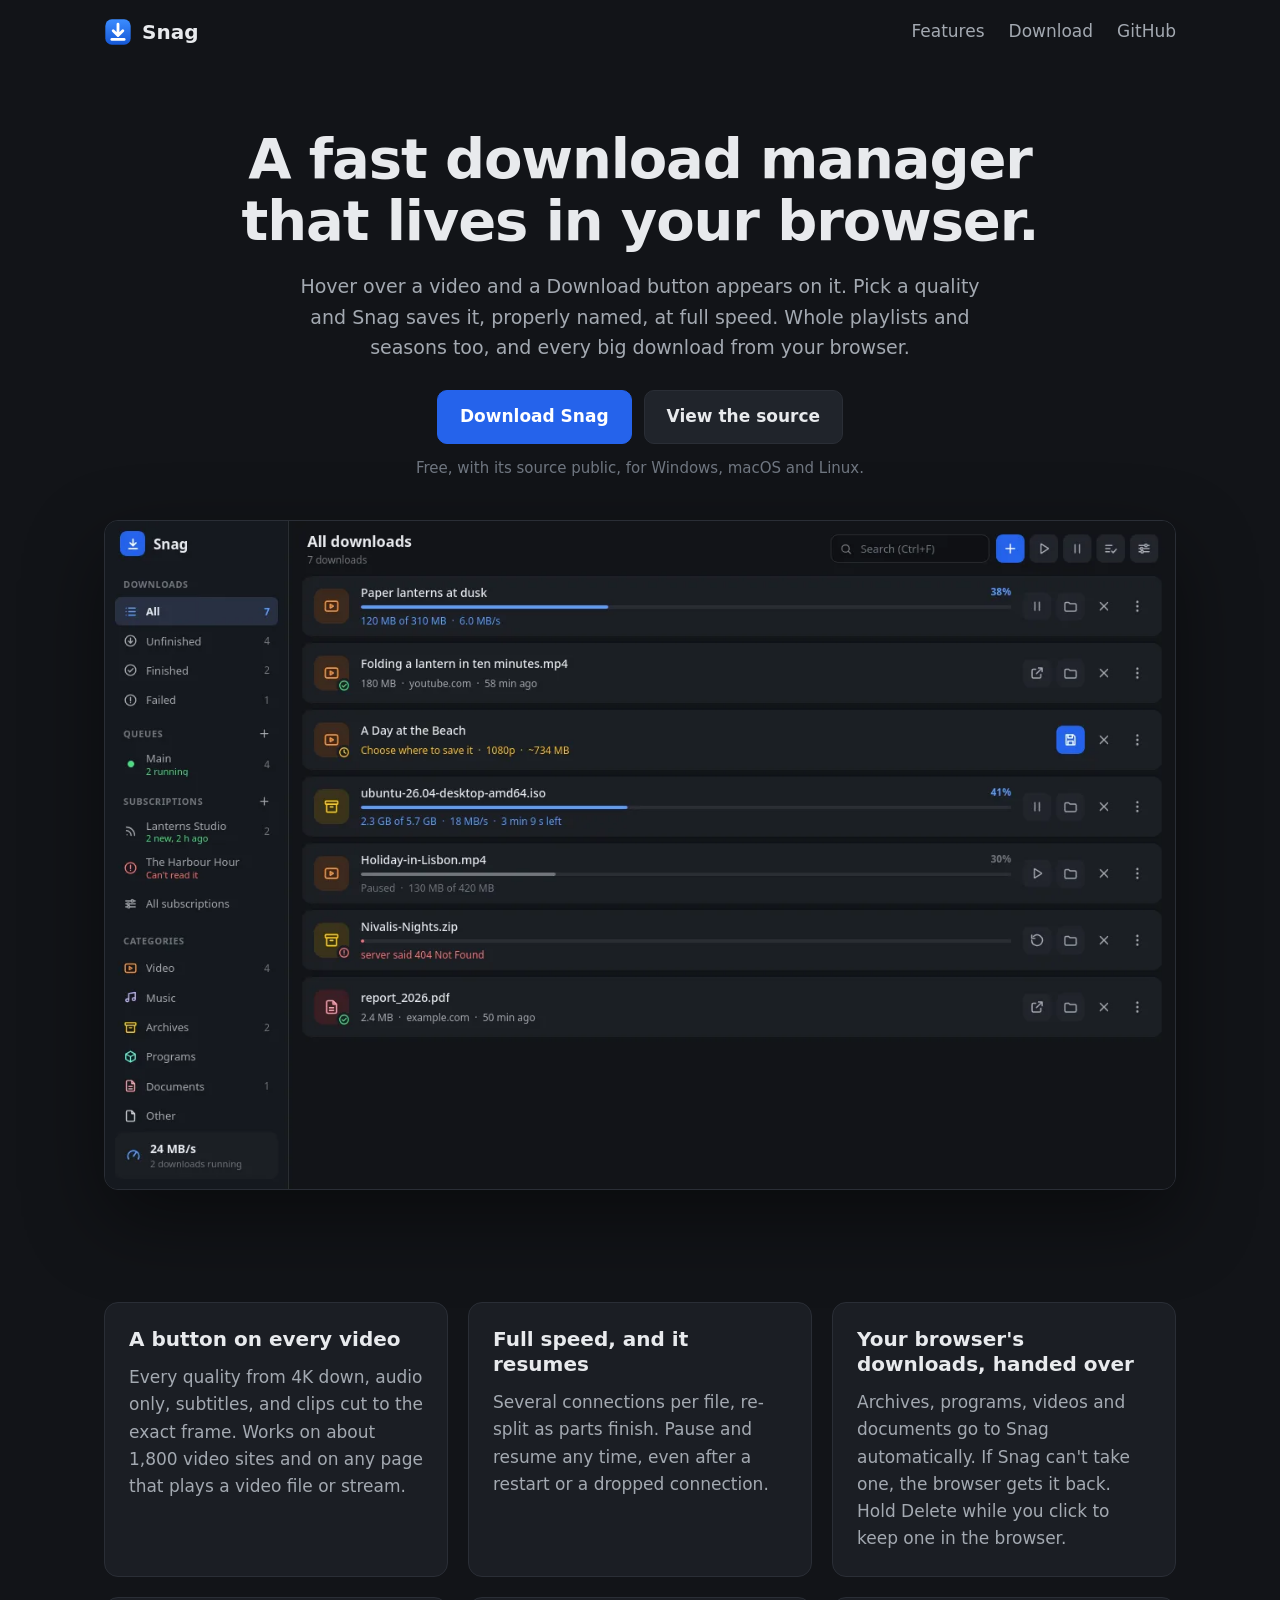
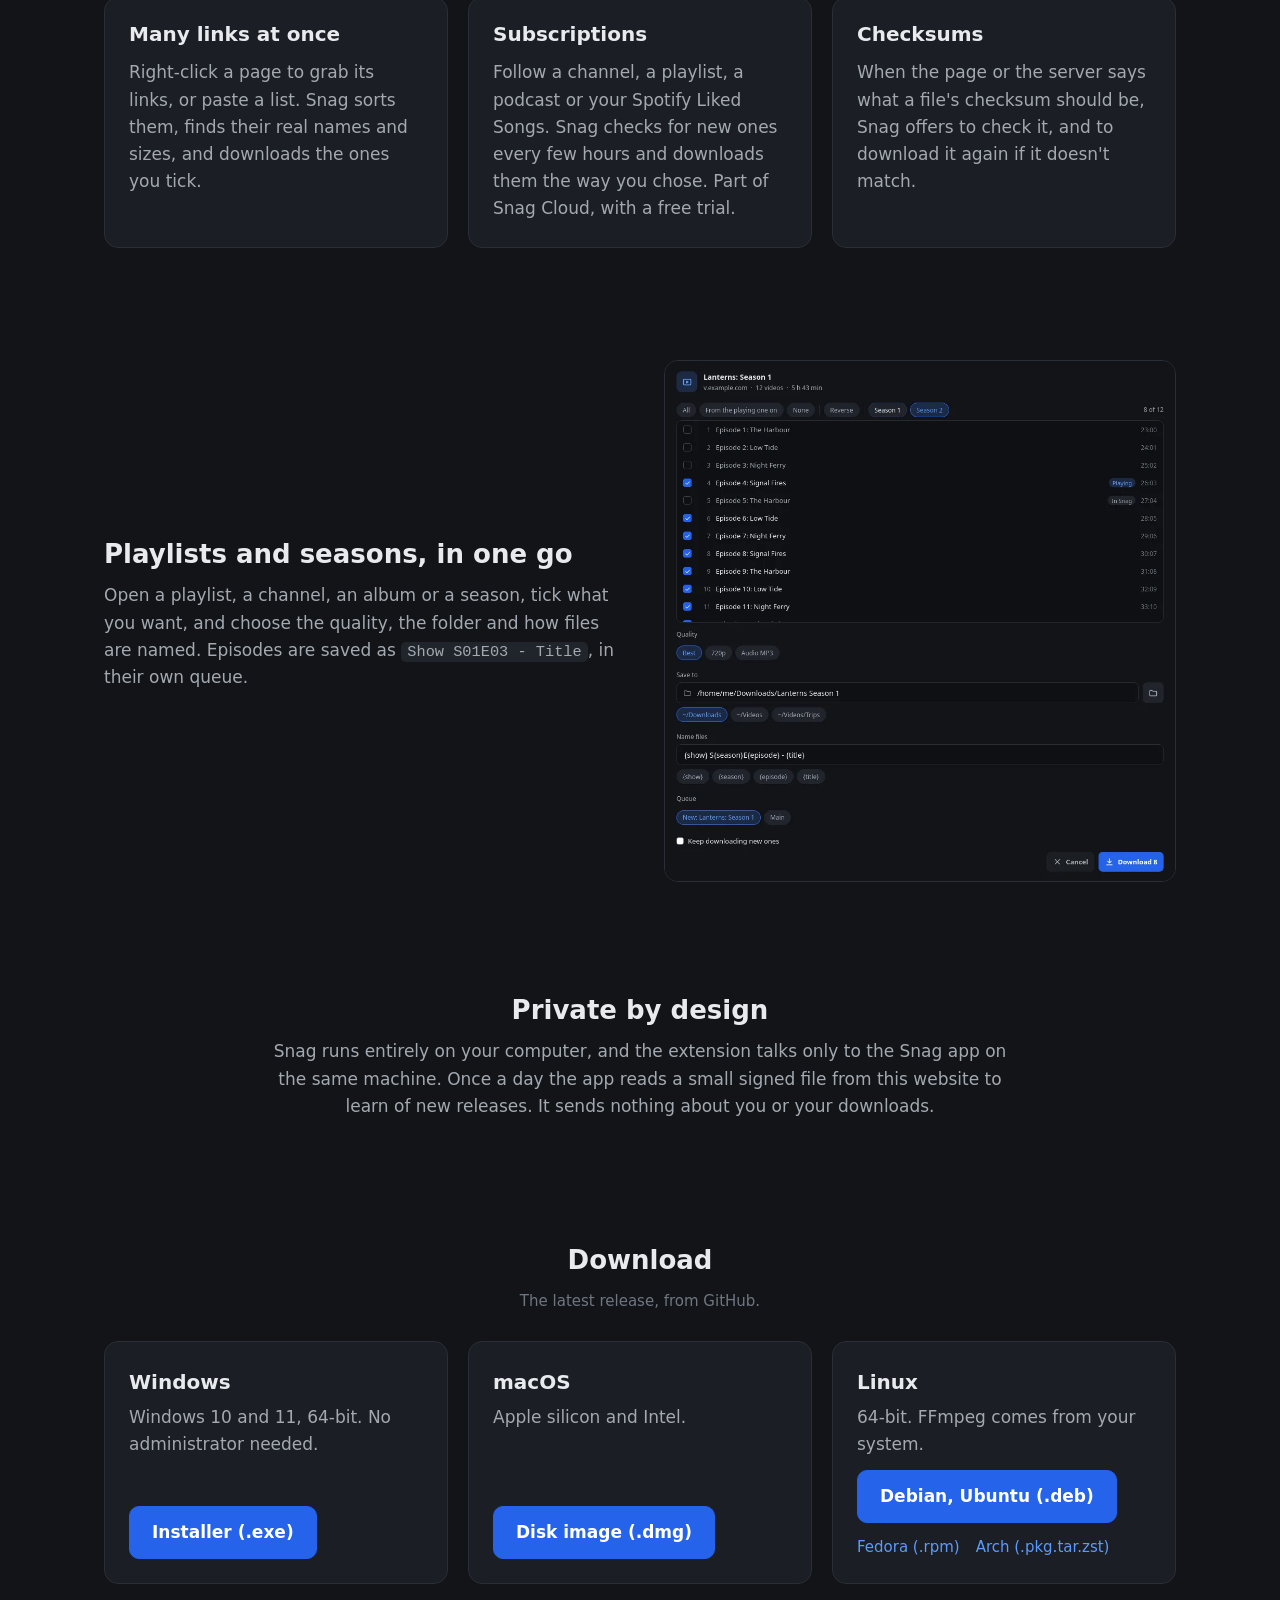
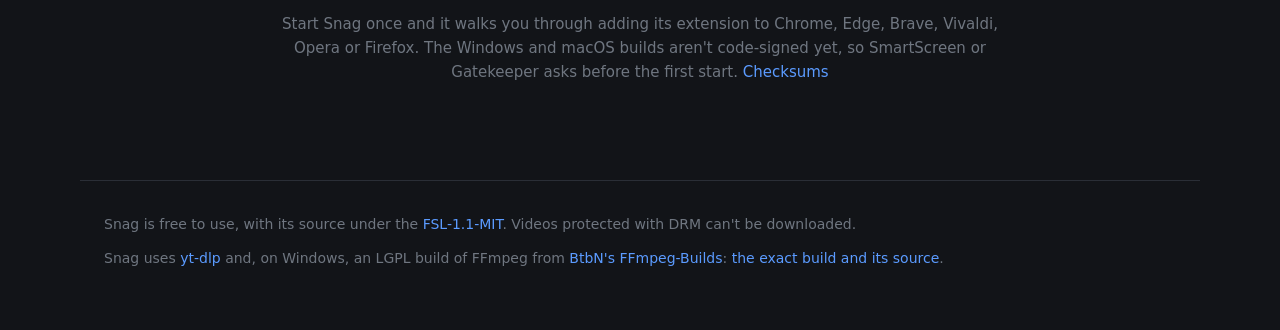
==== public/index.html @ 0f8707cd "Subscriptions are part of Snag Cloud" ====
<!doctype html>
<html lang="en">
  <head>
    <meta charset="utf-8" />
    <meta name="viewport" content="width=device-width, initial-scale=1" />
    <title>Snag: a fast download manager that lives in your browser</title>
    <meta
      name="description"
      content="Snag adds a Download button to videos, downloads whole playlists and seasons, and takes over big downloads from your browser. Free, with its source public, for Windows, macOS and Linux."
    />
    <meta name="theme-color" content="#121418" />
    <meta property="og:title" content="Snag" />
    <meta property="og:description" content="A fast download manager that lives in your browser." />
    <meta property="og:image" content="https://snagdl.com/img/app.webp" />
    <meta property="og:url" content="https://snagdl.com/" />
    <link rel="icon" href="/img/icon.svg" type="image/svg+xml" />
    <link rel="apple-touch-icon" href="/img/icon.png" />
    <link rel="stylesheet" href="/style.css" />
    <script src="/download.js" defer></script>
  </head>
  <body>
    <header class="top">
      <a class="brand" href="/"><img src="/img/icon.svg" alt="" width="28" height="28" />Snag</a>
      <nav>
        <a href="#features">Features</a>
        <a href="#download">Download</a>
        <a href="https://github.com/Roham1299/snag">GitHub</a>
      </nav>
    </header>

    <main>
      <section class="hero">
        <h1>A fast download manager that lives in your browser.</h1>
        <p class="lead">
          Hover over a video and a Download button appears on it. Pick a quality and Snag saves it,
          properly named, at full speed. Whole playlists and seasons too, and every big download
          from your browser.
        </p>
        <div class="cta">
          <a class="button primary" id="get" href="#download">Download Snag</a>
          <a class="button" href="https://github.com/Roham1299/snag">View the source</a>
        </div>
        <p class="small" id="get-note">Free, with its source public, for Windows, macOS and Linux.</p>
        <img
          class="shot"
          src="/img/app.webp"
          width="1280"
          height="800"
          alt="Snag's window: downloads grouped by what each needs, with their progress, queues and subscriptions"
        />
      </section>

      <section id="features" class="features">
        <article>
          <h2>A button on every video</h2>
          <p>
            Every quality from 4K down, audio only, subtitles, and clips cut to the exact frame.
            Works on about 1,800 video sites and on any page that plays a video file or stream.
          </p>
        </article>
        <article>
          <h2>Full speed, and it resumes</h2>
          <p>
            Several connections per file, re-split as parts finish. Pause and resume any time,
            even after a restart or a dropped connection.
          </p>
        </article>
        <article>
          <h2>Your browser's downloads, handed over</h2>
          <p>
            Archives, programs, videos and documents go to Snag automatically. If Snag can't take
            one, the browser gets it back. Hold Delete while you click to keep one in the browser.
          </p>
        </article>
        <article>
          <h2>Many links at once</h2>
          <p>
            Right-click a page to grab its links, or paste a list. Snag sorts them, finds their real
            names and sizes, and downloads the ones you tick.
          </p>
        </article>
        <article>
          <h2>Subscriptions</h2>
          <p>
            Follow a channel, a playlist, a podcast or your Spotify Liked Songs. Snag checks for new
            ones every few hours and downloads them the way you chose. Part of Snag Cloud, with a
            free trial.
          </p>
        </article>
        <article>
          <h2>Checksums</h2>
          <p>
            When the page or the server says what a file's checksum should be, Snag offers to check
            it, and to download it again if it doesn't match.
          </p>
        </article>
      </section>

      <section class="split">
        <div>
          <h2>Playlists and seasons, in one go</h2>
          <p>
            Open a playlist, a channel, an album or a season, tick what you want, and choose the
            quality, the folder and how files are named. Episodes are saved as
            <code>Show S01E03 - Title</code>, in their own queue.
          </p>
        </div>
        <img
          src="/img/playlist.webp"
          width="922"
          height="838"
          loading="lazy"
          alt="Picking from a season: episodes ticked, with the quality, folder, file names and queue beside them"
        />
      </section>

      <section class="private">
        <h2>Private by design</h2>
        <p>
          Snag runs entirely on your computer, and the extension talks only to the Snag app on the
          same machine. Once a day the app reads a small signed file from this website to learn of
          new releases. It sends nothing about you or your downloads.
        </p>
      </section>

      <section id="download" class="download">
        <h2>Download</h2>
        <p class="small" id="version">The latest release, from GitHub.</p>
        <div class="platforms">
          <div class="platform">
            <h3>Windows</h3>
            <p>Windows 10 and 11, 64-bit. No administrator needed.</p>
            <a class="button primary" data-asset="windows" href="https://github.com/Roham1299/snag/releases/latest">Installer (.exe)</a>
          </div>
          <div class="platform">
            <h3>macOS</h3>
            <p>Apple silicon and Intel.</p>
            <a class="button primary" data-asset="macos" href="https://github.com/Roham1299/snag/releases/latest">Disk image (.dmg)</a>
          </div>
          <div class="platform">
            <h3>Linux</h3>
            <p>64-bit. FFmpeg comes from your system.</p>
            <a class="button primary" data-asset="deb" href="https://github.com/Roham1299/snag/releases/latest">Debian, Ubuntu (.deb)</a>
            <div class="more">
              <a data-asset="rpm" href="https://github.com/Roham1299/snag/releases/latest">Fedora (.rpm)</a>
              <a data-asset="arch" href="https://github.com/Roham1299/snag/releases/latest">Arch (.pkg.tar.zst)</a>
            </div>
          </div>
        </div>
        <p class="firefox" id="firefox" hidden>
          Using Firefox? Install Snag, then
          <a class="button" href="/firefox">Add the Firefox add-on</a>
        </p>
        <p class="small">
          Start Snag once and it walks you through adding its extension to Chrome, Edge, Brave,
          Vivaldi, Opera or Firefox. The Windows and macOS builds aren't code-signed yet, so
          SmartScreen or Gatekeeper asks before the first start.
          <a id="sums" href="https://github.com/Roham1299/snag/releases/latest">Checksums</a>
        </p>
      </section>
    </main>

    <footer>
      <p>
        Snag is free to use, with its source under the
        <a href="https://github.com/Roham1299/snag/blob/main/LICENSE">FSL-1.1-MIT</a>. Videos protected
        with DRM can't be downloaded.
      </p>
      <p>
        Snag uses <a href="https://github.com/yt-dlp/yt-dlp">yt-dlp</a> and, on Windows, an LGPL
        build of FFmpeg from
        <a href="https://github.com/BtbN/FFmpeg-Builds">BtbN's FFmpeg-Builds</a>:
        <a href="https://github.com/Roham1299/snag/releases/tag/ffmpeg-n9.0.2-35-g9a9b70bb8c">the exact build and its source</a>.
      </p>
    </footer>
  </body>
</html>
---- style.css ----
:root {
  --background: #121418;
  --surface: #1b1e24;
  --raised: #20242b;
  --raised-hover: #2a2f37;
  --border: #2a2e36;
  --text: #e8eaed;
  --text-dim: #a3a9b1;
  --text-faint: #6f7680;
  --accent: #5b9bff;
  --accent-strong: #2563eb;
  --accent-hover: #3473f0;
  --radius: 10px;
  color-scheme: dark;
}

* {
  box-sizing: border-box;
}

html {
  scroll-behavior: smooth;
}

body {
  margin: 0;
  background: var(--background);
  color: var(--text);
  font:
    17px / 1.6 "Inter Variable",
    Inter,
    system-ui,
    -apple-system,
    "Segoe UI",
    sans-serif;
  -webkit-font-smoothing: antialiased;
}

a {
  color: var(--accent);
  text-decoration: none;
}

a:hover {
  text-decoration: underline;
}

code {
  padding: 1px 6px;
  border-radius: 5px;
  background: var(--raised);
  font-size: 0.9em;
}

img {
  max-width: 100%;
  height: auto;
}

.top {
  position: sticky;
  top: 0;
  z-index: 1;
  display: flex;
  align-items: center;
  justify-content: space-between;
  max-width: 1120px;
  margin: 0 auto;
  padding: 16px 24px;
  background: var(--background);
}

.brand {
  display: flex;
  align-items: center;
  gap: 10px;
  color: var(--text);
  font-size: 20px;
  font-weight: 700;
}

.brand:hover {
  text-decoration: none;
}

nav {
  display: flex;
  gap: 24px;
}

nav a {
  color: var(--text-dim);
}

main {
  max-width: 1120px;
  margin: 0 auto;
  padding: 0 24px;
}

section {
  padding: 56px 0;
}

h1 {
  max-width: 820px;
  margin: 0 auto 20px;
  font-size: clamp(34px, 5.5vw, 56px);
  line-height: 1.1;
  letter-spacing: -0.02em;
}

h2 {
  margin: 0 0 12px;
  font-size: 26px;
  line-height: 1.25;
}

h3 {
  margin: 0 0 6px;
  font-size: 20px;
}

p {
  margin: 0 0 12px;
  color: var(--text-dim);
}

.hero {
  padding-top: 64px;
  text-align: center;
}

.lead {
  max-width: 680px;
  margin: 0 auto 28px;
  font-size: 19px;
}

.cta {
  display: flex;
  flex-wrap: wrap;
  justify-content: center;
  gap: 12px;
  margin-bottom: 12px;
}

.button {
  display: inline-block;
  padding: 12px 22px;
  border: 1px solid var(--border);
  border-radius: var(--radius);
  background: var(--raised);
  color: var(--text);
  font-weight: 600;
  transition: background-color 0.15s;
}

.button:hover {
  background: var(--raised-hover);
  text-decoration: none;
}

.button.primary {
  border-color: var(--accent-strong);
  background: var(--accent-strong);
  color: white;
}

.button.primary:hover {
  background: var(--accent-hover);
}

.small {
  color: var(--text-faint);
  font-size: 15px;
}

.shot {
  display: block;
  margin: 40px auto 0;
  border: 1px solid var(--border);
  border-radius: 14px;
  box-shadow: 0 30px 80px rgb(0 0 0 / 45%);
}

.features {
  display: grid;
  grid-template-columns: repeat(auto-fit, minmax(300px, 1fr));
  gap: 20px;
}

.features article {
  padding: 24px;
  border: 1px solid var(--border);
  border-radius: 14px;
  background: var(--surface);
}

.features h2 {
  font-size: 20px;
}

.features p {
  margin: 0;
}

.split {
  display: grid;
  grid-template-columns: 1fr 1fr;
  align-items: center;
  gap: 48px;
}

.split img {
  border: 1px solid var(--border);
  border-radius: 14px;
}

.split.reverse > div {
  order: 2;
}

.split .phone {
  justify-self: center;
  width: 300px;
  border-radius: 28px;
}

.private {
  max-width: 760px;
  margin: 0 auto;
  text-align: center;
}

.download {
  text-align: center;
}

.platforms {
  display: grid;
  grid-template-columns: repeat(auto-fit, minmax(260px, 1fr));
  gap: 20px;
  margin: 28px 0;
  text-align: left;
}

.platform {
  display: flex;
  flex-direction: column;
  align-items: flex-start;
  padding: 24px;
  border: 1px solid var(--border);
  border-radius: 14px;
  background: var(--surface);
}

.platform p {
  flex: 1;
}

.platform .more {
  display: flex;
  gap: 16px;
  margin-top: 12px;
  font-size: 15px;
}

.download > .small {
  max-width: 720px;
  margin: 0 auto;
}

footer {
  max-width: 1120px;
  margin: 40px auto 0;
  padding: 32px 24px 48px;
  border-top: 1px solid var(--border);
}

footer p {
  color: var(--text-faint);
  font-size: 14px;
}

@media (max-width: 760px) {
  nav a:not(:last-child) {
    display: none;
  }

  .split {
    grid-template-columns: 1fr;
    gap: 24px;
  }

  .split.reverse > div {
    order: 0;
  }
}
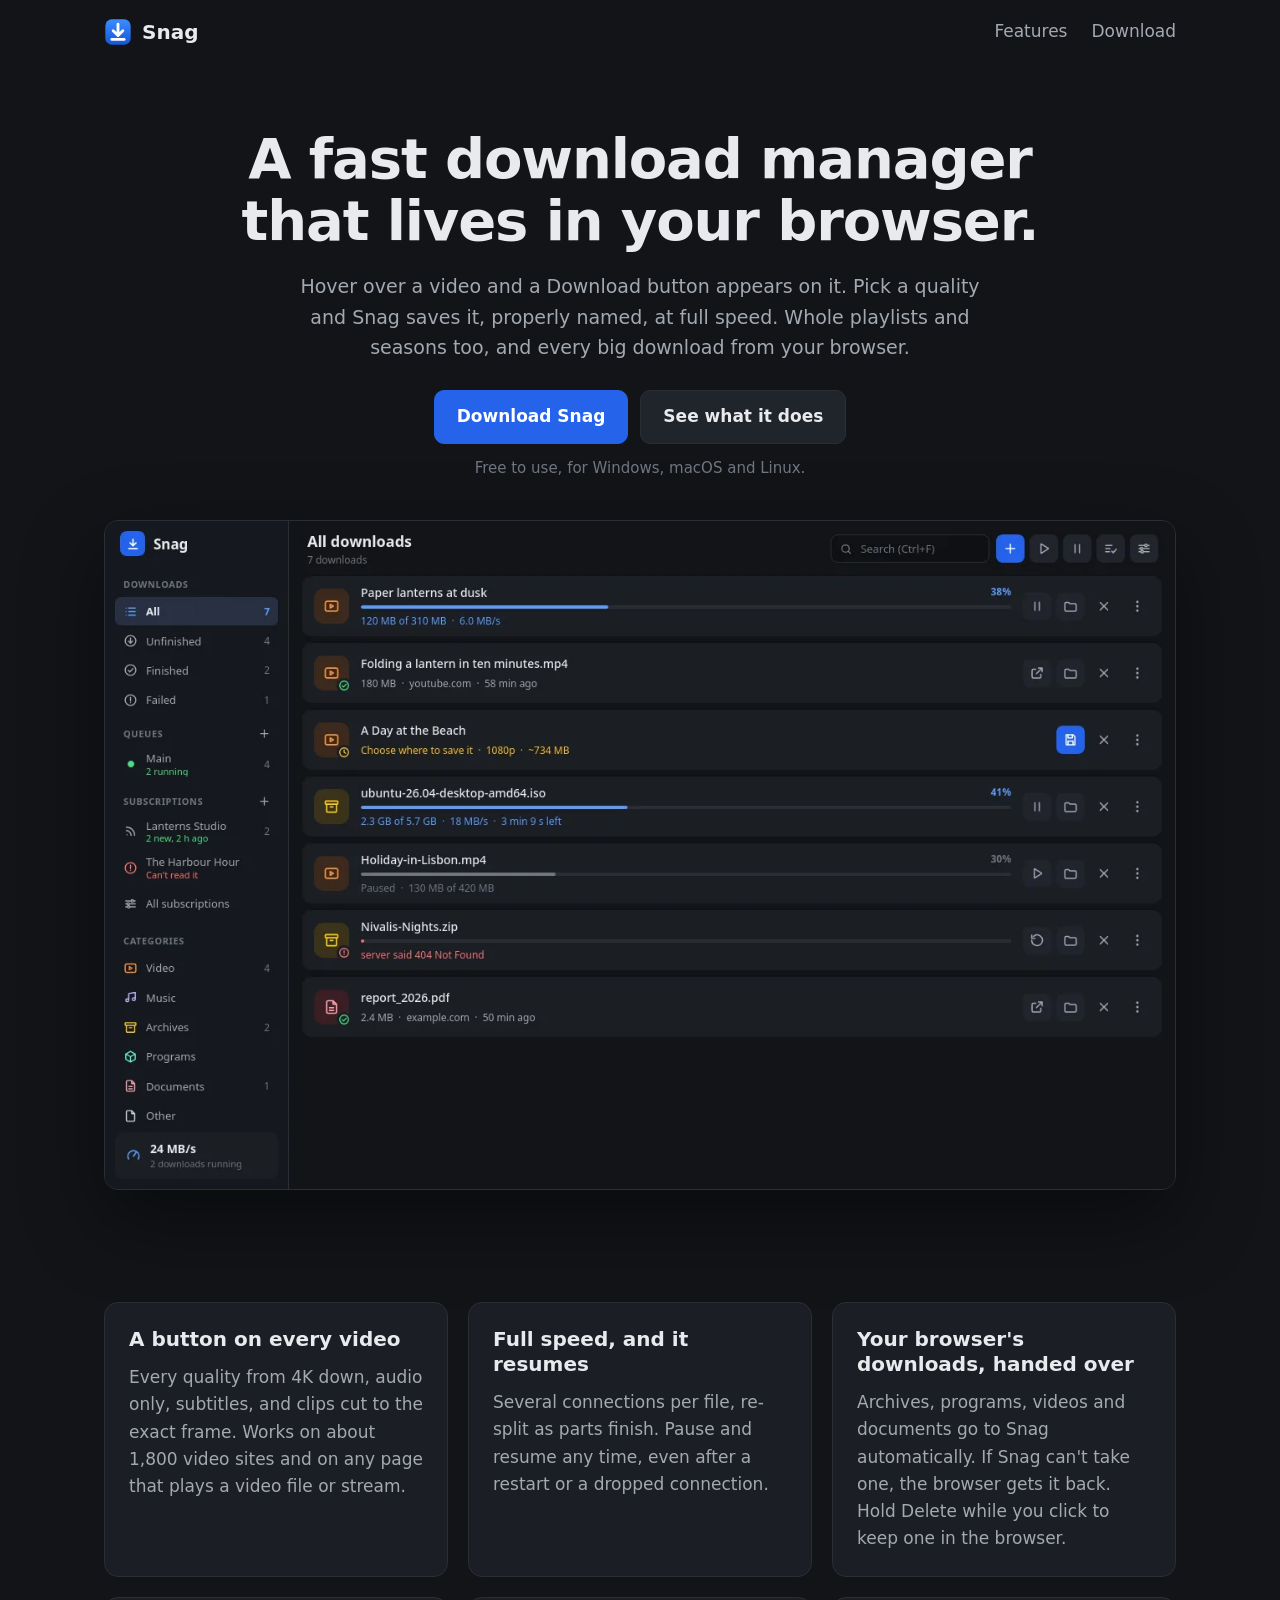
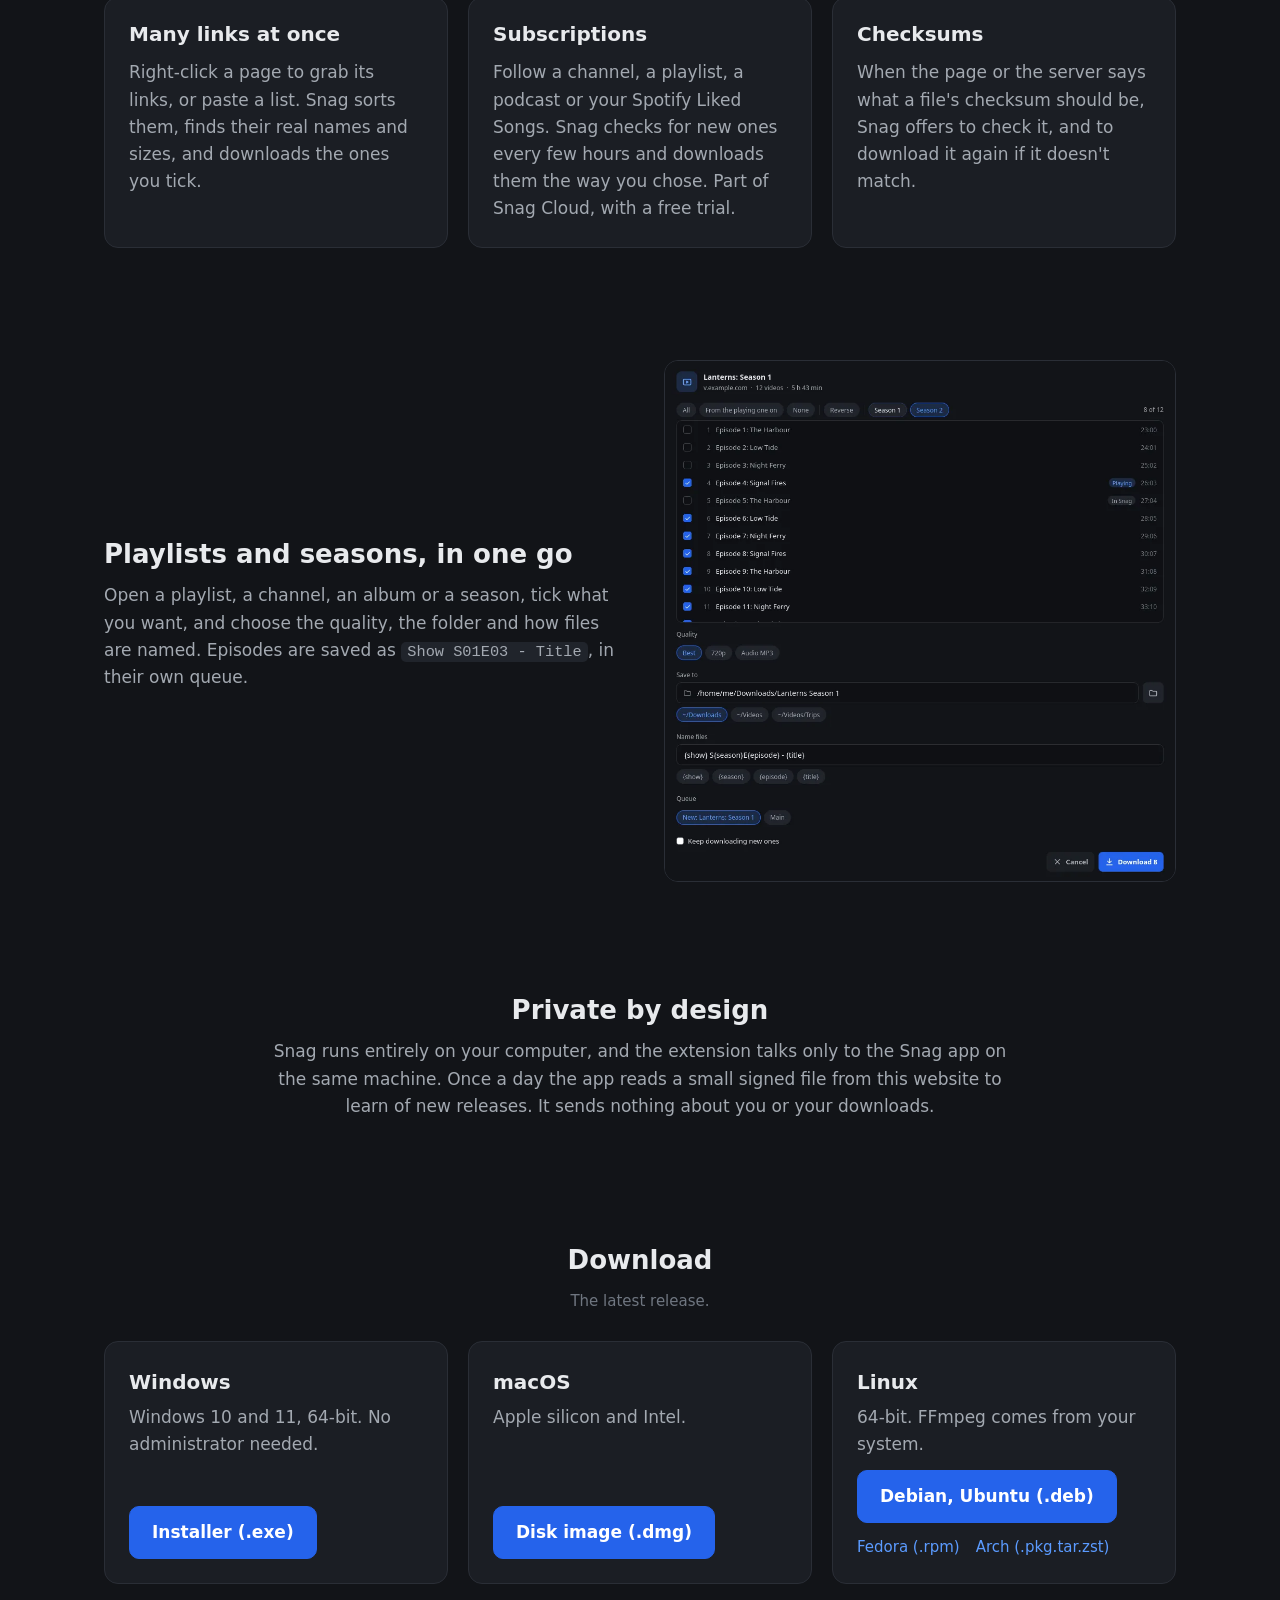
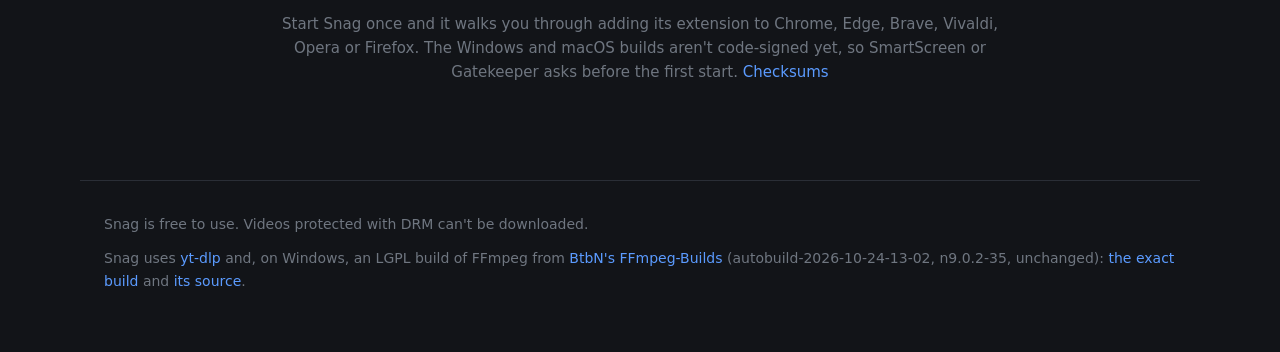
==== commit c52c3956: "Downloads come from the updates bucket, and the page no longer points at the repository" ====
--- a/public/index.html
+++ b/public/index.html
@@ -6,7 +6,7 @@
     <title>Snag: a fast download manager that lives in your browser</title>
     <meta
       name="description"
-      content="Snag adds a Download button to videos, downloads whole playlists and seasons, and takes over big downloads from your browser. Free, with its source public, for Windows, macOS and Linux."
+      content="Snag adds a Download button to videos, downloads whole playlists and seasons, and takes over big downloads from your browser. Free to use, for Windows, macOS and Linux."
     />
     <meta name="theme-color" content="#121418" />
     <meta property="og:title" content="Snag" />
@@ -24,7 +24,6 @@
       <nav>
         <a href="#features">Features</a>
         <a href="#download">Download</a>
-        <a href="https://github.com/Roham1299/snag">GitHub</a>
       </nav>
     </header>
 
@@ -38,9 +37,9 @@
         </p>
         <div class="cta">
           <a class="button primary" id="get" href="#download">Download Snag</a>
-          <a class="button" href="https://github.com/Roham1299/snag">View the source</a>
+          <a class="button" href="#features">See what it does</a>
         </div>
-        <p class="small" id="get-note">Free, with its source public, for Windows, macOS and Linux.</p>
+        <p class="small" id="get-note">Free to use, for Windows, macOS and Linux.</p>
         <img
           class="shot"
           src="/img/app.webp"
@@ -125,25 +124,25 @@
 
       <section id="download" class="download">
         <h2>Download</h2>
-        <p class="small" id="version">The latest release, from GitHub.</p>
+        <p class="small" id="version">The latest release.</p>
         <div class="platforms">
           <div class="platform">
             <h3>Windows</h3>
             <p>Windows 10 and 11, 64-bit. No administrator needed.</p>
-            <a class="button primary" data-asset="windows" href="https://github.com/Roham1299/snag/releases/latest">Installer (.exe)</a>
+            <a class="button primary" data-asset="windows" href="/download/windows">Installer (.exe)</a>
           </div>
           <div class="platform">
             <h3>macOS</h3>
             <p>Apple silicon and Intel.</p>
-            <a class="button primary" data-asset="macos" href="https://github.com/Roham1299/snag/releases/latest">Disk image (.dmg)</a>
+            <a class="button primary" data-asset="macos" href="/download/macos">Disk image (.dmg)</a>
           </div>
           <div class="platform">
             <h3>Linux</h3>
             <p>64-bit. FFmpeg comes from your system.</p>
-            <a class="button primary" data-asset="deb" href="https://github.com/Roham1299/snag/releases/latest">Debian, Ubuntu (.deb)</a>
+            <a class="button primary" data-asset="deb" href="/download/deb">Debian, Ubuntu (.deb)</a>
             <div class="more">
-              <a data-asset="rpm" href="https://github.com/Roham1299/snag/releases/latest">Fedora (.rpm)</a>
-              <a data-asset="arch" href="https://github.com/Roham1299/snag/releases/latest">Arch (.pkg.tar.zst)</a>
+              <a data-asset="rpm" href="/download/rpm">Fedora (.rpm)</a>
+              <a data-asset="arch" href="/download/arch">Arch (.pkg.tar.zst)</a>
             </div>
           </div>
         </div>
@@ -155,22 +154,22 @@
           Start Snag once and it walks you through adding its extension to Chrome, Edge, Brave,
           Vivaldi, Opera or Firefox. The Windows and macOS builds aren't code-signed yet, so
           SmartScreen or Gatekeeper asks before the first start.
-          <a id="sums" href="https://github.com/Roham1299/snag/releases/latest">Checksums</a>
+          <a id="sums" href="/download/sums">Checksums</a>
         </p>
       </section>
     </main>
 
     <footer>
       <p>
-        Snag is free to use, with its source under the
-        <a href="https://github.com/Roham1299/snag/blob/main/LICENSE">FSL-1.1-MIT</a>. Videos protected
-        with DRM can't be downloaded.
+        Snag is free to use. Videos protected with DRM can't be downloaded.
       </p>
       <p>
         Snag uses <a href="https://github.com/yt-dlp/yt-dlp">yt-dlp</a> and, on Windows, an LGPL
         build of FFmpeg from
-        <a href="https://github.com/BtbN/FFmpeg-Builds">BtbN's FFmpeg-Builds</a>:
-        <a href="https://github.com/Roham1299/snag/releases/tag/ffmpeg-n9.0.2-35-g9a9b70bb8c">the exact build and its source</a>.
+        <a href="https://github.com/BtbN/FFmpeg-Builds">BtbN's FFmpeg-Builds</a>
+        (autobuild-2026-10-24-13-02, n9.0.2-35, unchanged):
+        <a href="/download/ffmpeg">the exact build</a> and
+        <a href="https://git.ffmpeg.org/gitweb/ffmpeg.git/commit/9a9b70bb8c">its source</a>.
       </p>
     </footer>
   </body>
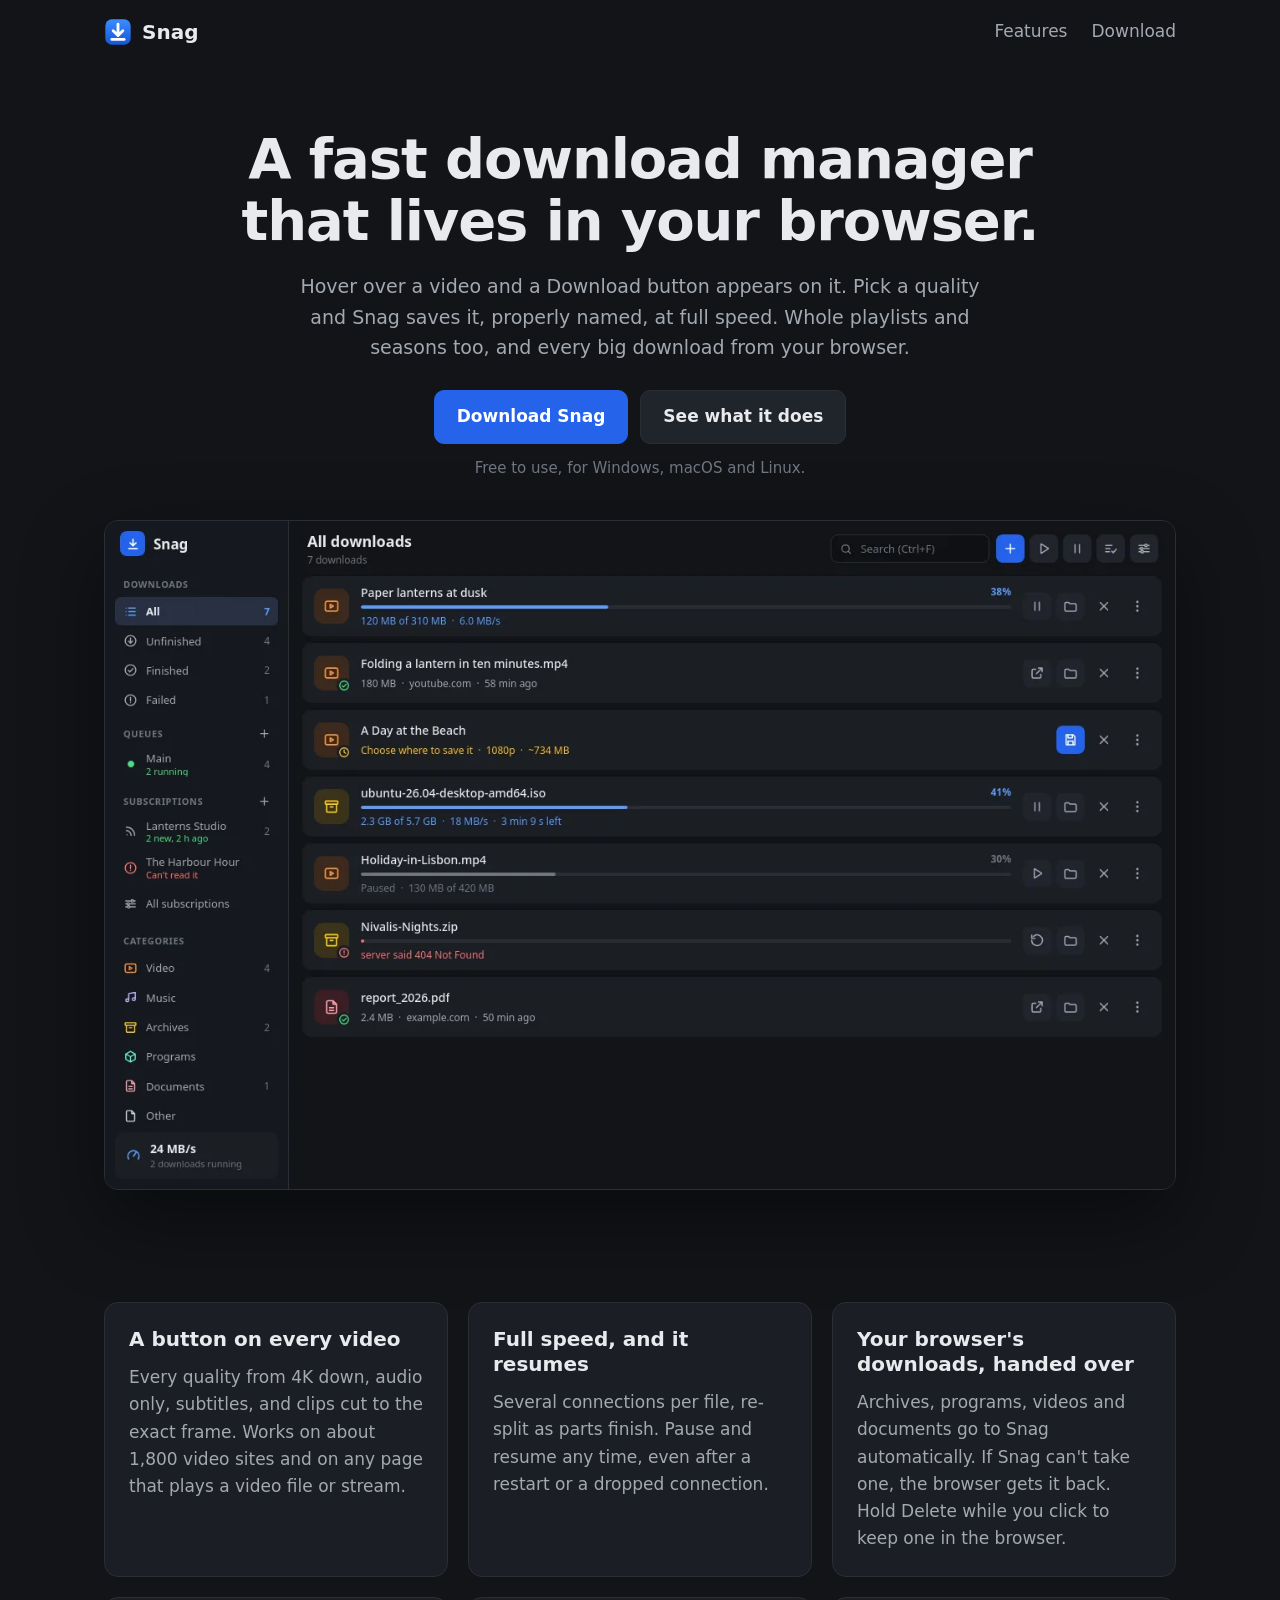
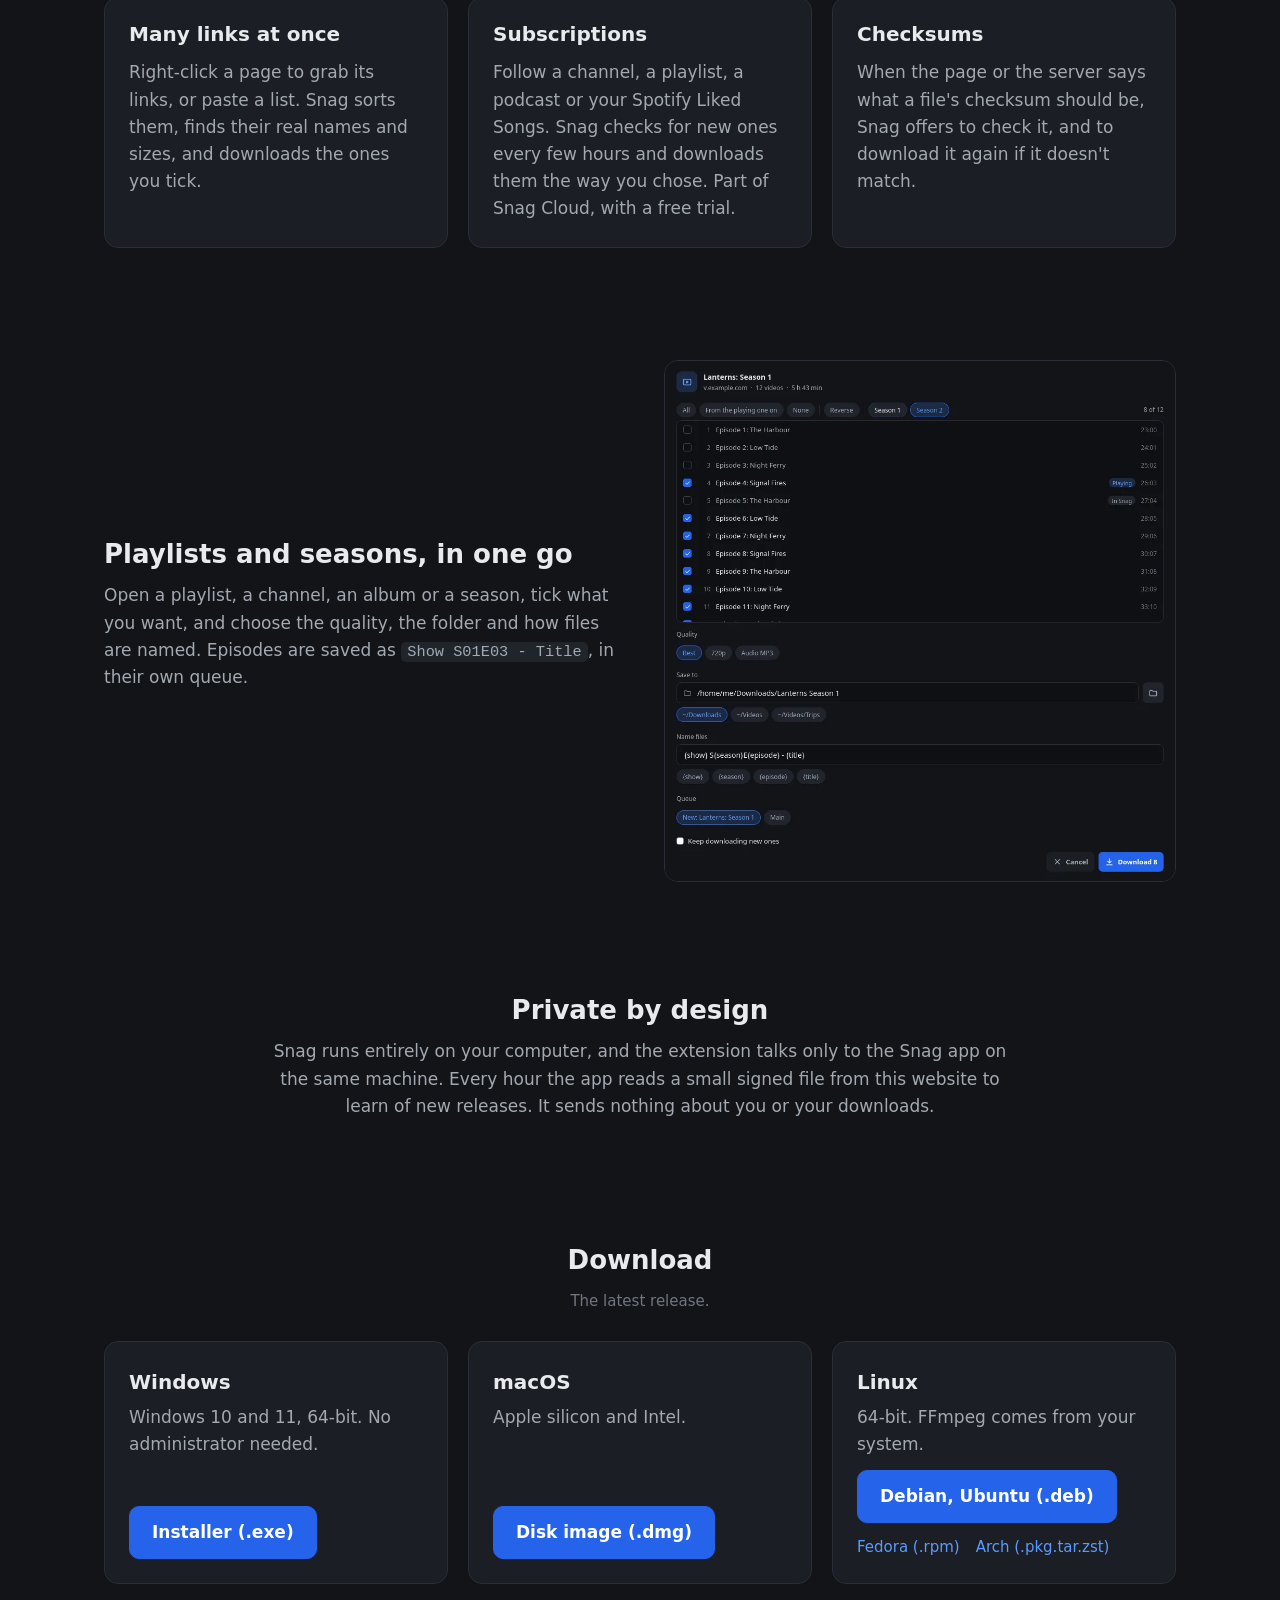
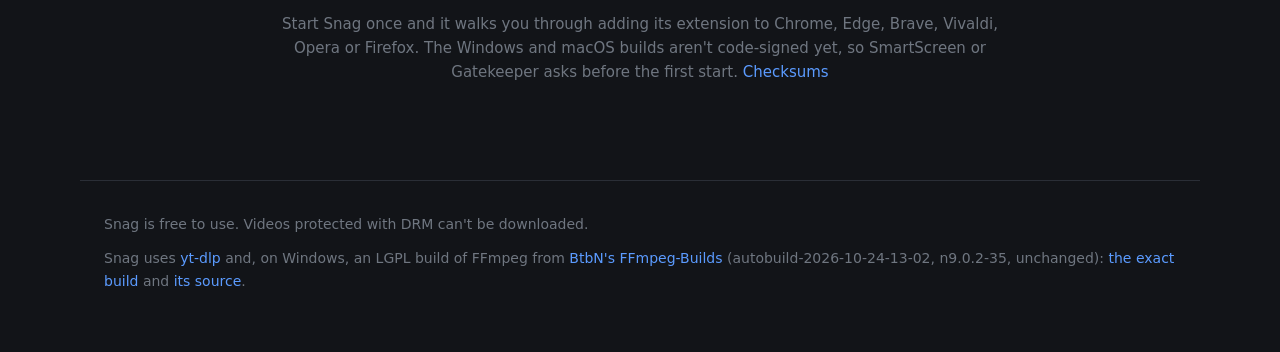
==== commit 0bd829ec: "The app looks for releases every hour" ====
--- a/public/index.html
+++ b/public/index.html
@@ -117,7 +117,7 @@
         <h2>Private by design</h2>
         <p>
           Snag runs entirely on your computer, and the extension talks only to the Snag app on the
-          same machine. Once a day the app reads a small signed file from this website to learn of
+          same machine. Every hour the app reads a small signed file from this website to learn of
           new releases. It sends nothing about you or your downloads.
         </p>
       </section>
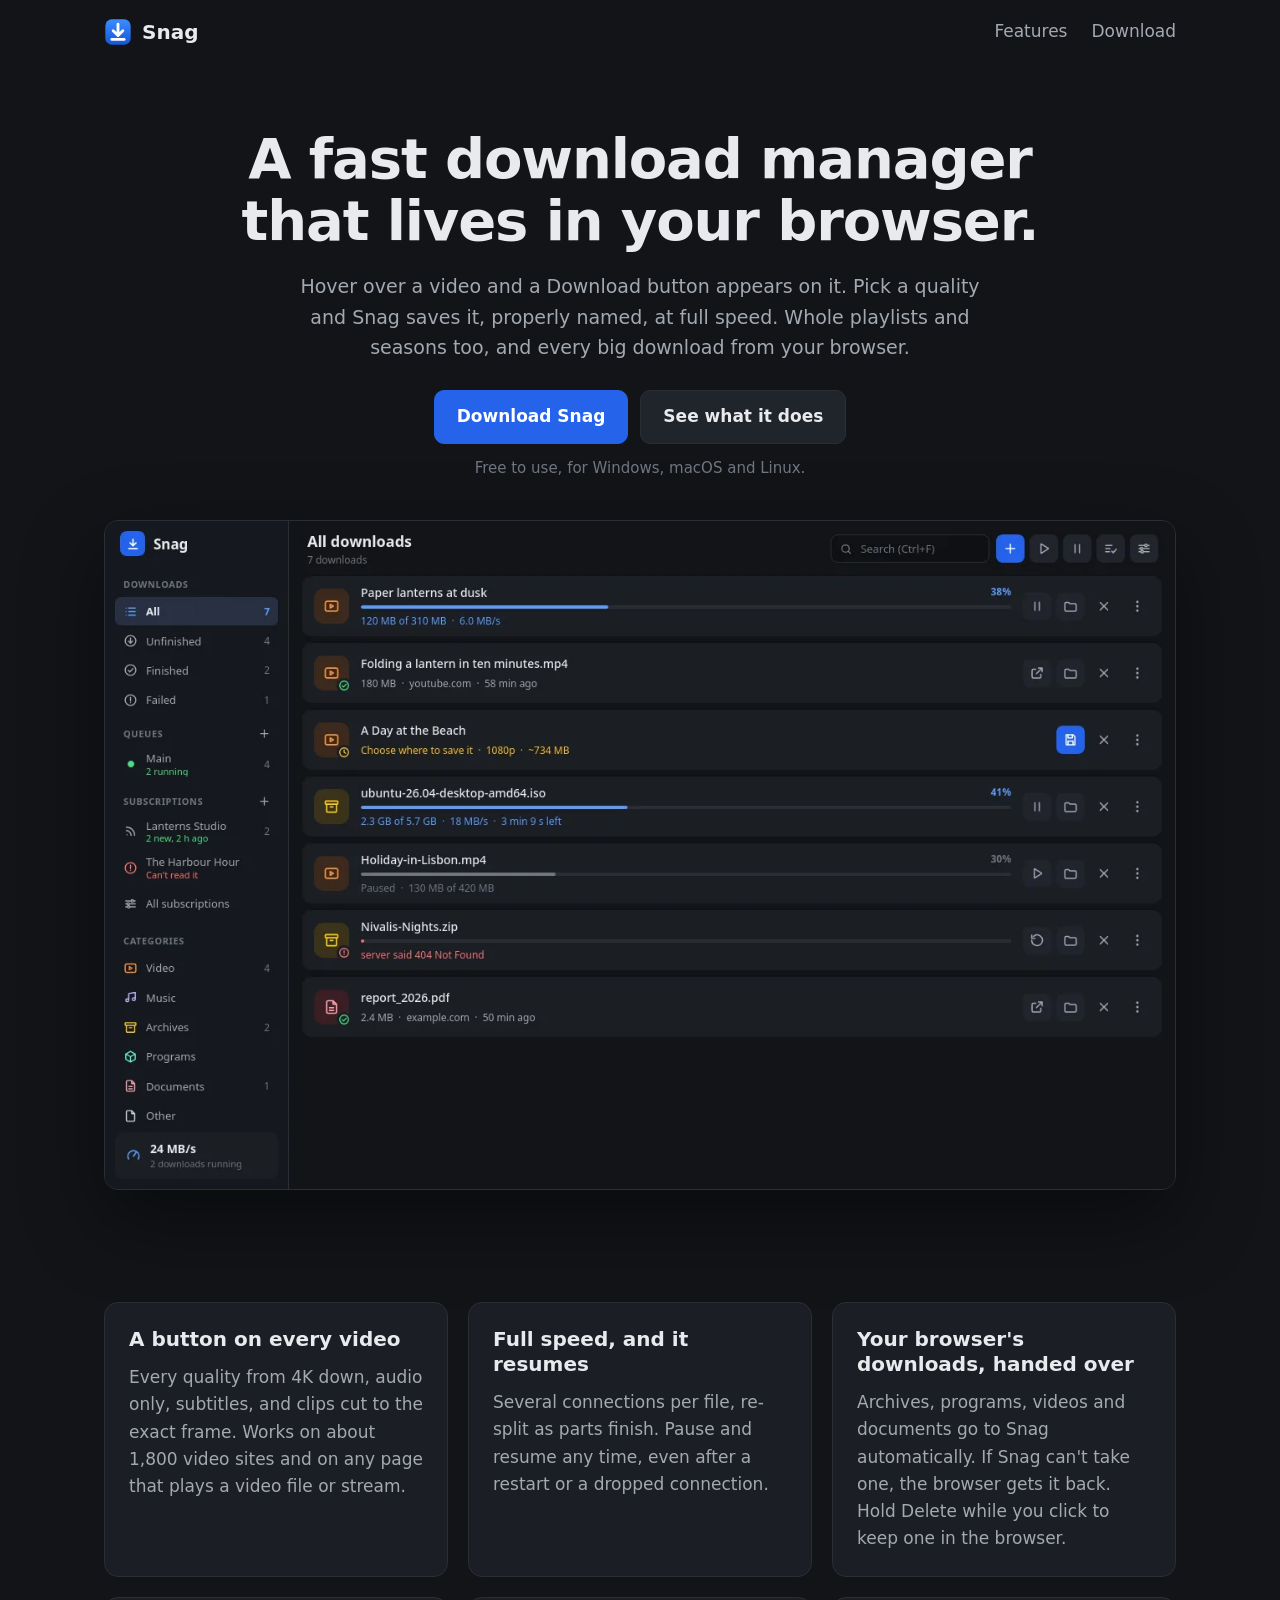
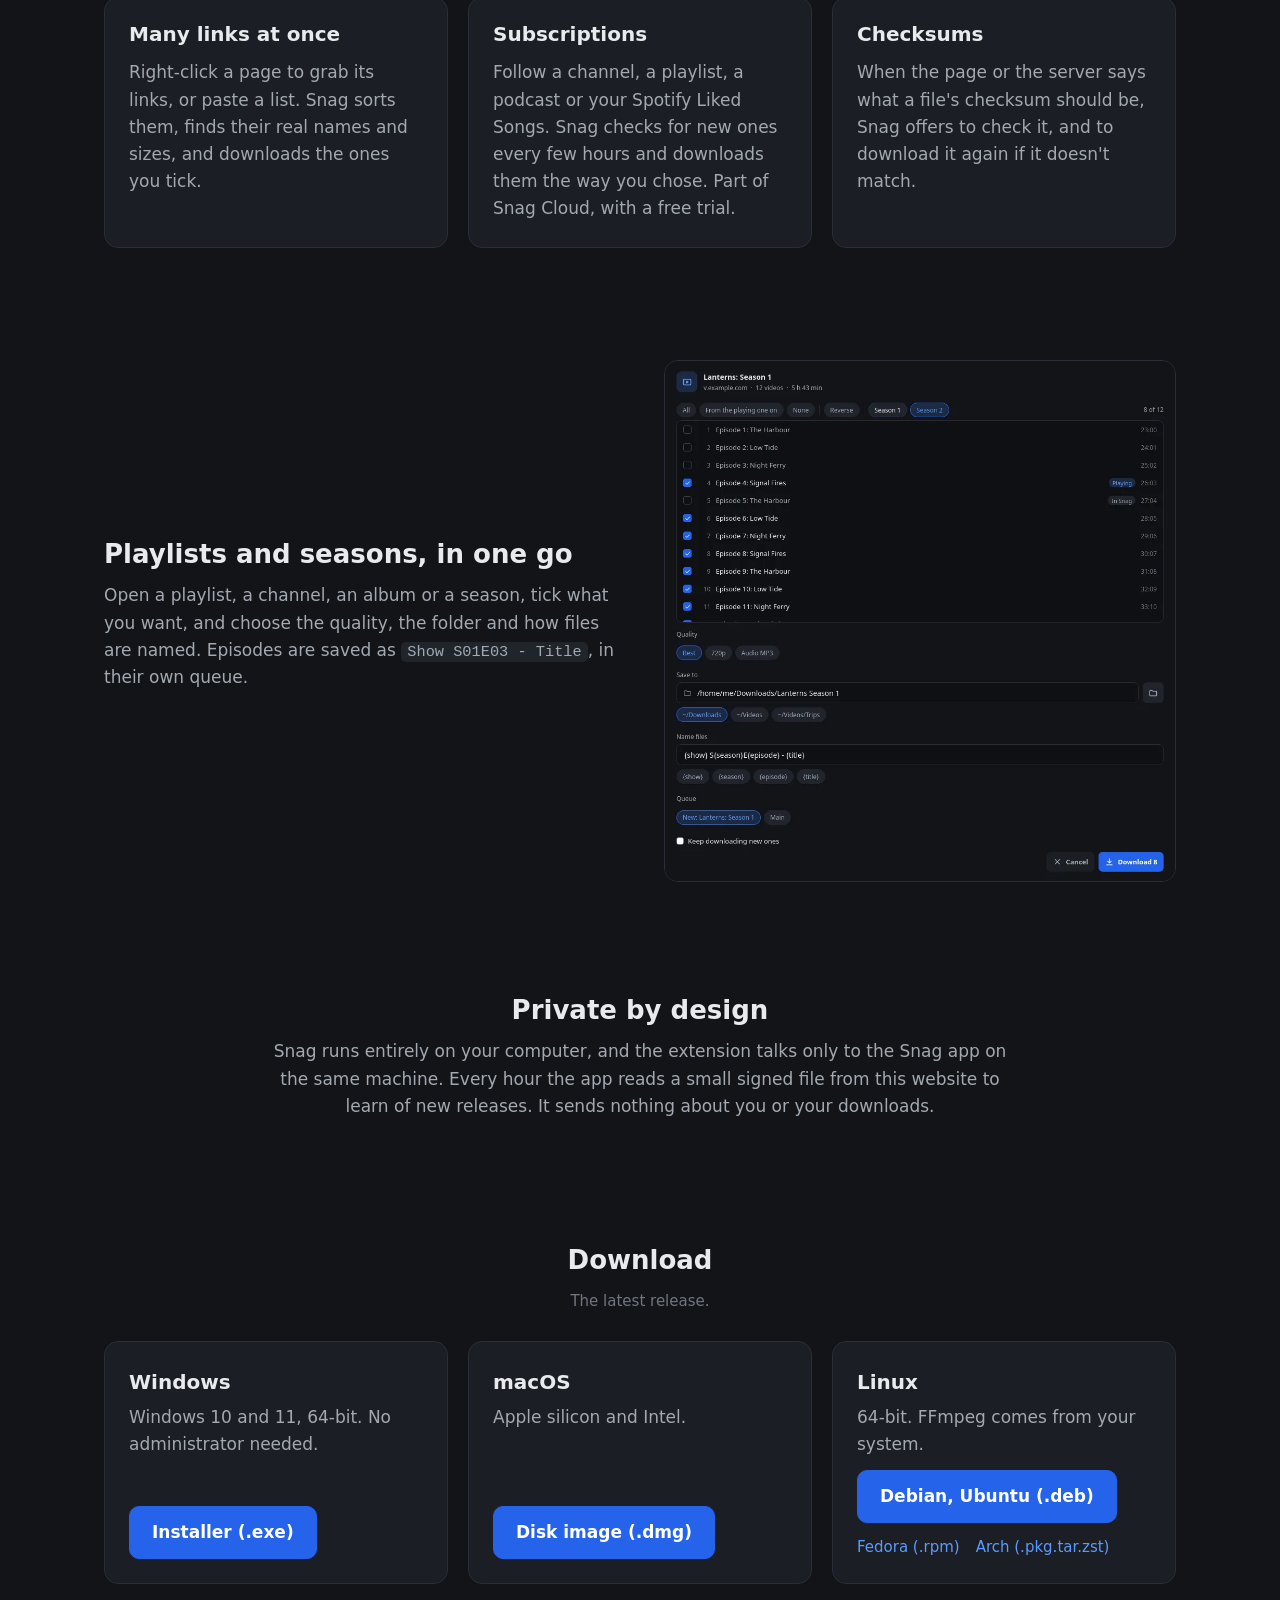
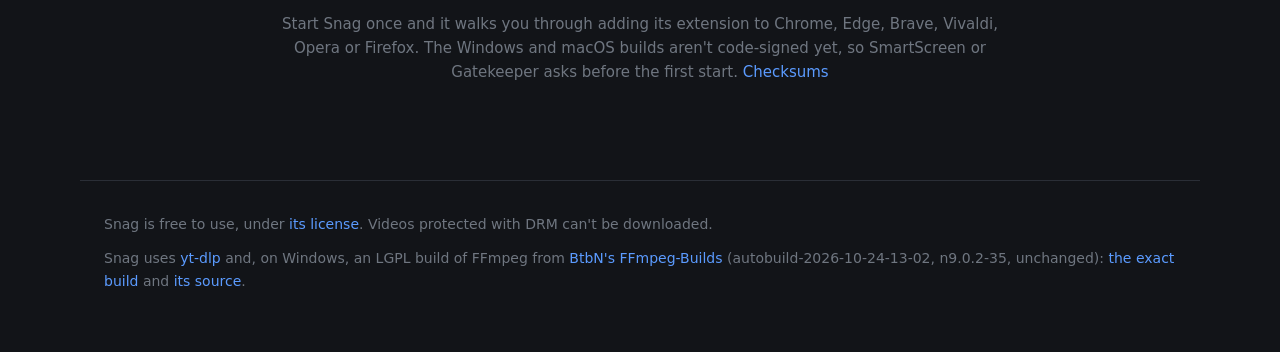
==== commit f04cb868: "The footer links to Snag's license, its end user license agreement, which license.txt keeps a copy o" ====
--- a/public/index.html
+++ b/public/index.html
@@ -13,7 +13,7 @@
     <meta property="og:description" content="A fast download manager that lives in your browser." />
     <meta property="og:image" content="https://snagdl.com/img/app.webp" />
     <meta property="og:url" content="https://snagdl.com/" />
-    <link rel="icon" href="/img/icon.svg" type="image/svg+xml" />
+    <link rel="icon" href="/img/icon-32.png" type="image/png" />
     <link rel="apple-touch-icon" href="/img/icon.png" />
     <link rel="stylesheet" href="/style.css" />
     <script src="/download.js" defer></script>
@@ -45,7 +45,7 @@
           src="/img/app.webp"
           width="1280"
           height="800"
-          alt="Snag's window: downloads grouped by what each needs, with their progress, queues and subscriptions"
+          alt="Snag's window: the running download big at the top, then what needs you, what's next and what's done, with the keys that apply along the bottom"
         />
       </section>
 
@@ -106,8 +106,8 @@
         </div>
         <img
           src="/img/playlist.webp"
-          width="922"
-          height="838"
+          width="920"
+          height="736"
           loading="lazy"
           alt="Picking from a season: episodes ticked, with the quality, folder, file names and queue beside them"
         />
@@ -161,7 +161,8 @@
 
     <footer>
       <p>
-        Snag is free to use. Videos protected with DRM can't be downloaded.
+        Snag is free to use, under <a href="/license.txt">its license</a>. Videos protected with DRM
+        can't be downloaded.
       </p>
       <p>
         Snag uses <a href="https://github.com/yt-dlp/yt-dlp">yt-dlp</a> and, on Windows, an LGPL
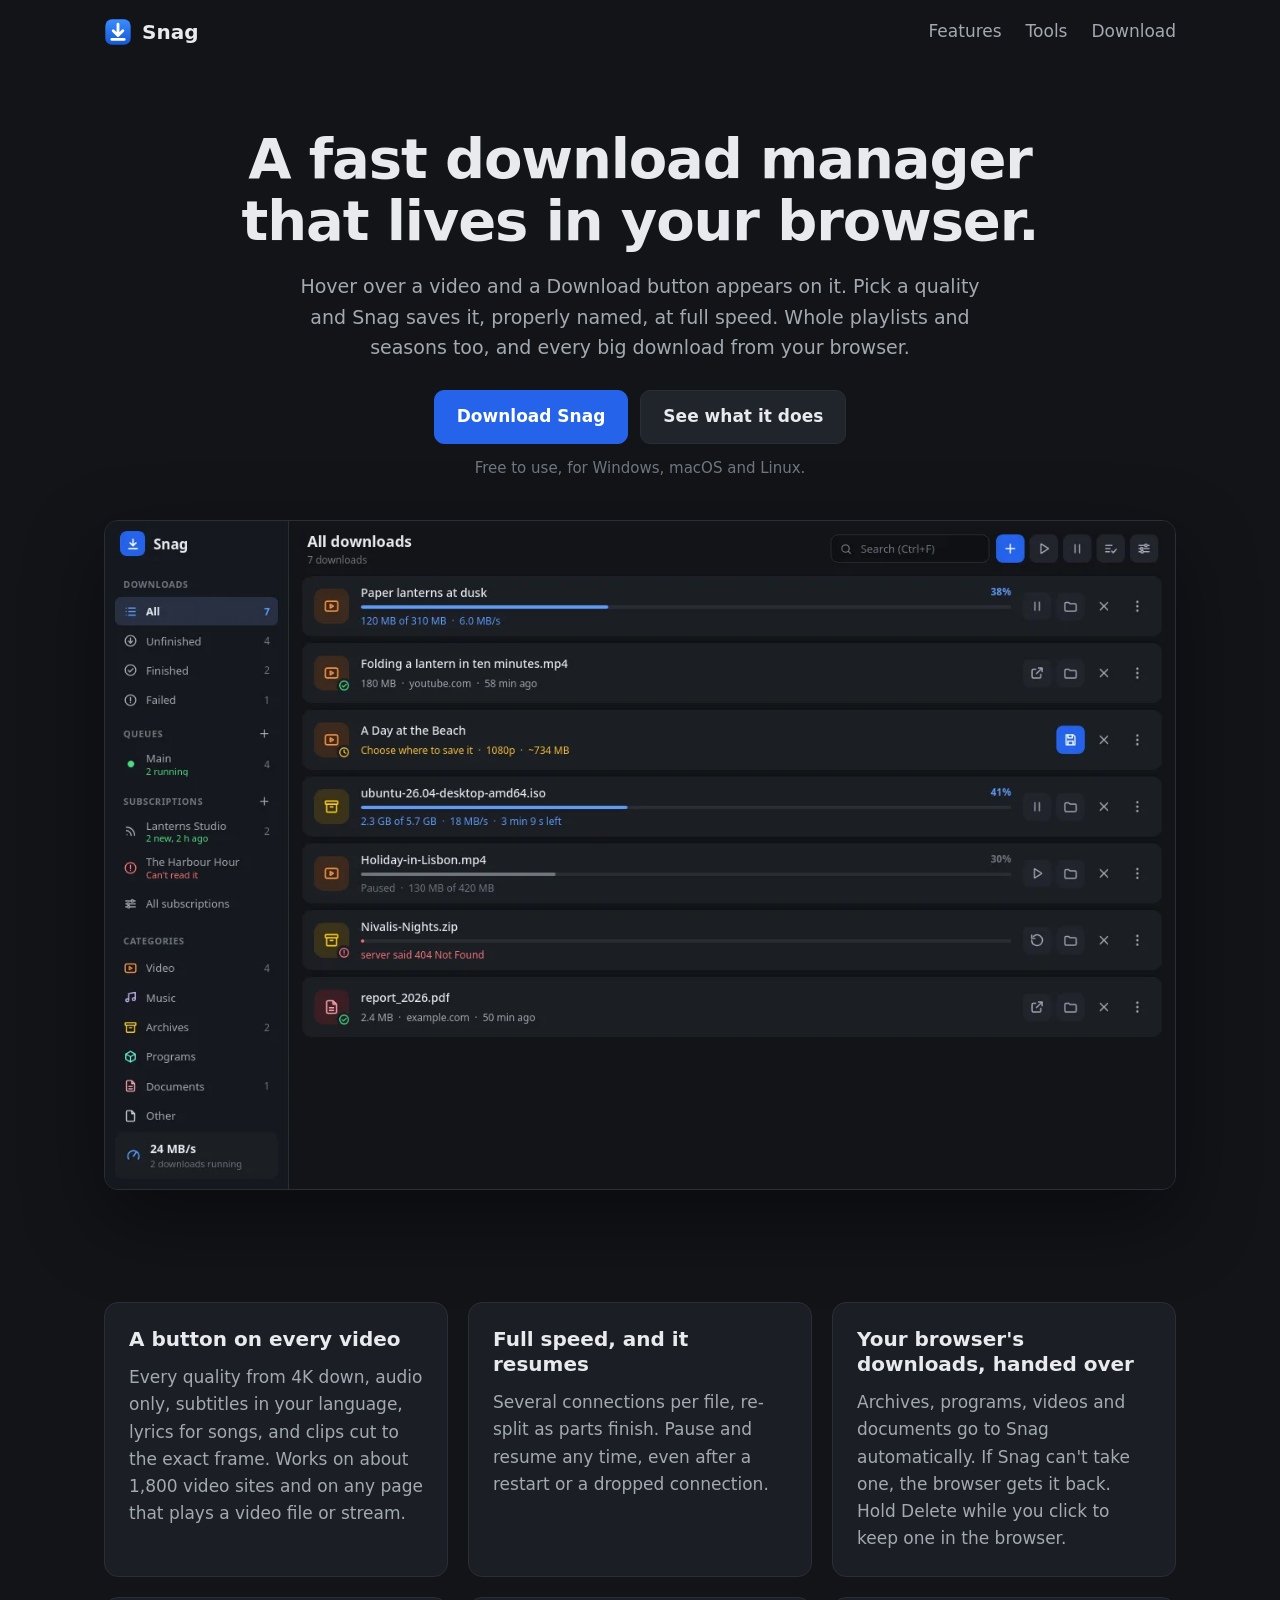
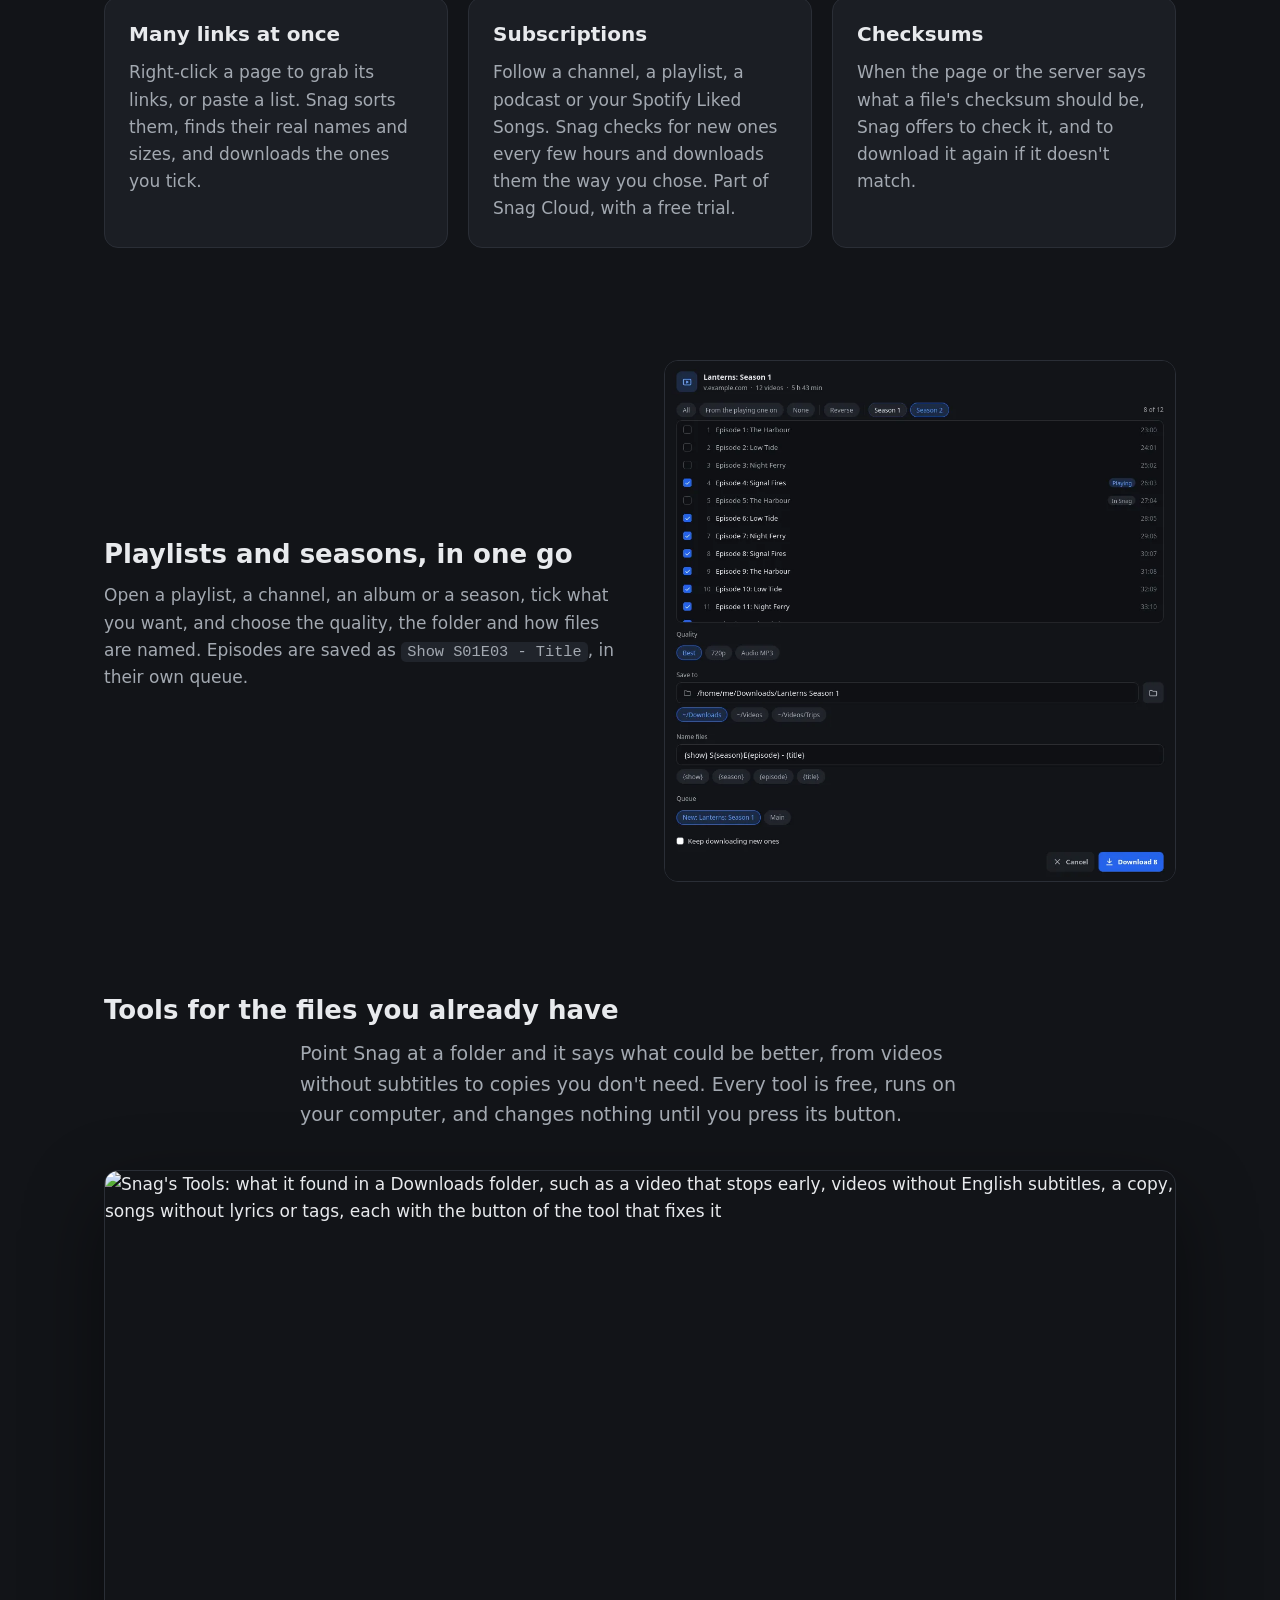
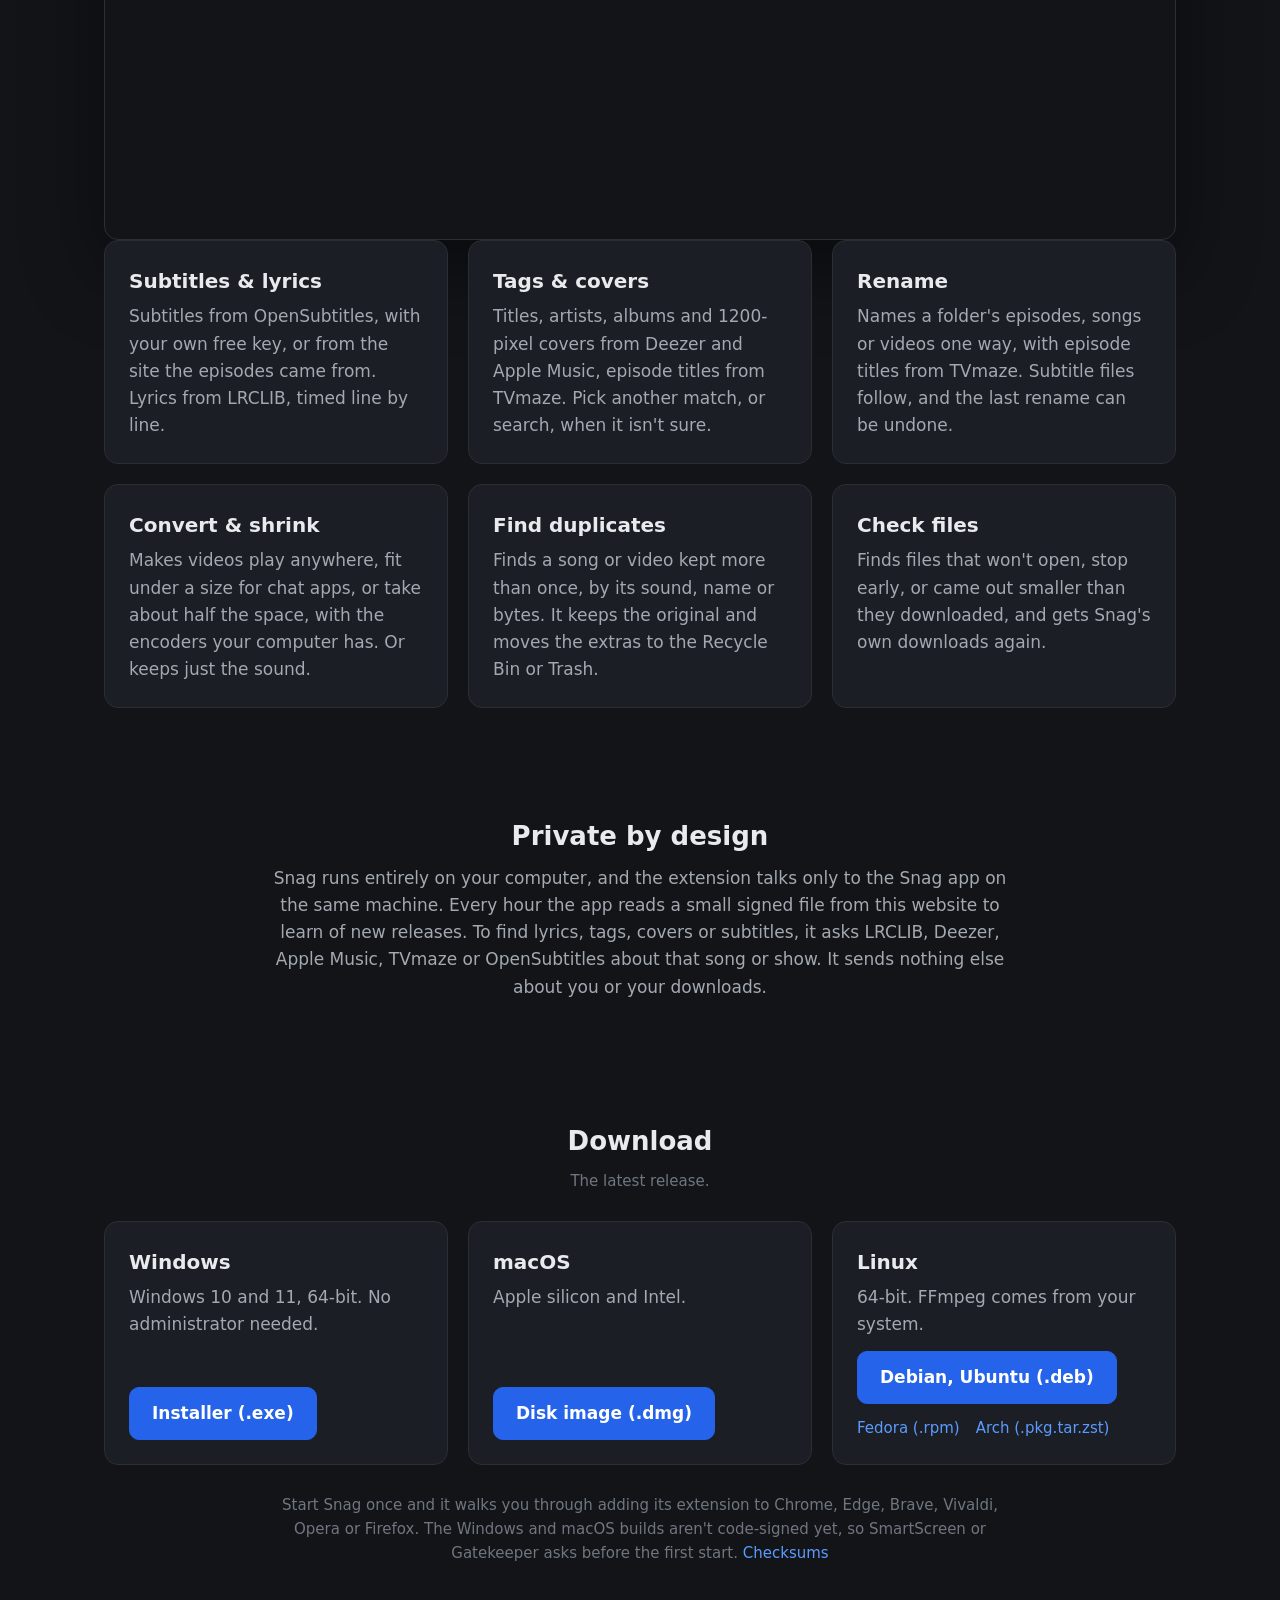
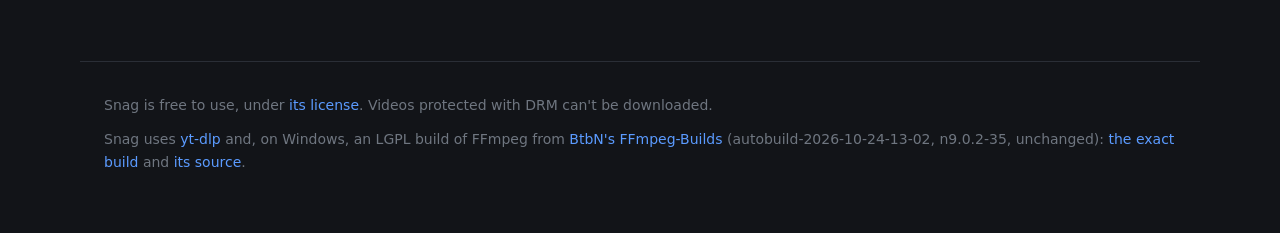
==== commit 46485032: "The page shows Tools, for the files you already have, and says what lyrics, tags and subtitles look-" ====
--- a/public/index.html
+++ b/public/index.html
@@ -6,7 +6,7 @@
     <title>Snag: a fast download manager that lives in your browser</title>
     <meta
       name="description"
-      content="Snag adds a Download button to videos, downloads whole playlists and seasons, and takes over big downloads from your browser. Free to use, for Windows, macOS and Linux."
+      content="Snag adds a Download button to videos, downloads whole playlists and seasons, takes over big downloads from your browser, and tidies the files you already have. Free to use, for Windows, macOS and Linux."
     />
     <meta name="theme-color" content="#121418" />
     <meta property="og:title" content="Snag" />
@@ -23,6 +23,7 @@
       <a class="brand" href="/"><img src="/img/icon.svg" alt="" width="28" height="28" />Snag</a>
       <nav>
         <a href="#features">Features</a>
+        <a href="#tools">Tools</a>
         <a href="#download">Download</a>
       </nav>
     </header>
@@ -53,8 +54,9 @@
         <article>
           <h2>A button on every video</h2>
           <p>
-            Every quality from 4K down, audio only, subtitles, and clips cut to the exact frame.
-            Works on about 1,800 video sites and on any page that plays a video file or stream.
+            Every quality from 4K down, audio only, subtitles in your language, lyrics for songs,
+            and clips cut to the exact frame. Works on about 1,800 video sites and on any page that
+            plays a video file or stream.
           </p>
         </article>
         <article>
@@ -113,12 +115,75 @@
         />
       </section>
 
+      <section id="tools" class="tools">
+        <h2>Tools for the files you already have</h2>
+        <p class="lead">
+          Point Snag at a folder and it says what could be better, from videos without subtitles to
+          copies you don't need. Every tool is free, runs on your computer, and changes nothing
+          until you press its button.
+        </p>
+        <img
+          class="shot"
+          src="/img/tools.webp"
+          width="1280"
+          height="800"
+          loading="lazy"
+          alt="Snag's Tools: what it found in a Downloads folder, such as a video that stops early, videos without English subtitles, a copy, songs without lyrics or tags, each with the button of the tool that fixes it"
+        />
+        <div class="features">
+          <article>
+            <h3>Subtitles &amp; lyrics</h3>
+            <p>
+              Subtitles from OpenSubtitles, with your own free key, or from the site the episodes
+              came from. Lyrics from LRCLIB, timed line by line.
+            </p>
+          </article>
+          <article>
+            <h3>Tags &amp; covers</h3>
+            <p>
+              Titles, artists, albums and 1200-pixel covers from Deezer and Apple Music, episode
+              titles from TVmaze. Pick another match, or search, when it isn't sure.
+            </p>
+          </article>
+          <article>
+            <h3>Rename</h3>
+            <p>
+              Names a folder's episodes, songs or videos one way, with episode titles from TVmaze.
+              Subtitle files follow, and the last rename can be undone.
+            </p>
+          </article>
+          <article>
+            <h3>Convert &amp; shrink</h3>
+            <p>
+              Makes videos play anywhere, fit under a size for chat apps, or take about half the
+              space, with the encoders your computer has. Or keeps just the sound.
+            </p>
+          </article>
+          <article>
+            <h3>Find duplicates</h3>
+            <p>
+              Finds a song or video kept more than once, by its sound, name or bytes. It keeps the
+              original and moves the extras to the Recycle Bin or Trash.
+            </p>
+          </article>
+          <article>
+            <h3>Check files</h3>
+            <p>
+              Finds files that won't open, stop early, or came out smaller than they downloaded, and
+              gets Snag's own downloads again.
+            </p>
+          </article>
+        </div>
+      </section>
+
       <section class="private">
         <h2>Private by design</h2>
         <p>
           Snag runs entirely on your computer, and the extension talks only to the Snag app on the
           same machine. Every hour the app reads a small signed file from this website to learn of
-          new releases. It sends nothing about you or your downloads.
+          new releases. To find lyrics, tags, covers or subtitles, it asks LRCLIB, Deezer, Apple
+          Music, TVmaze or OpenSubtitles about that song or show. It sends nothing else about you or
+          your downloads.
         </p>
       </section>
 
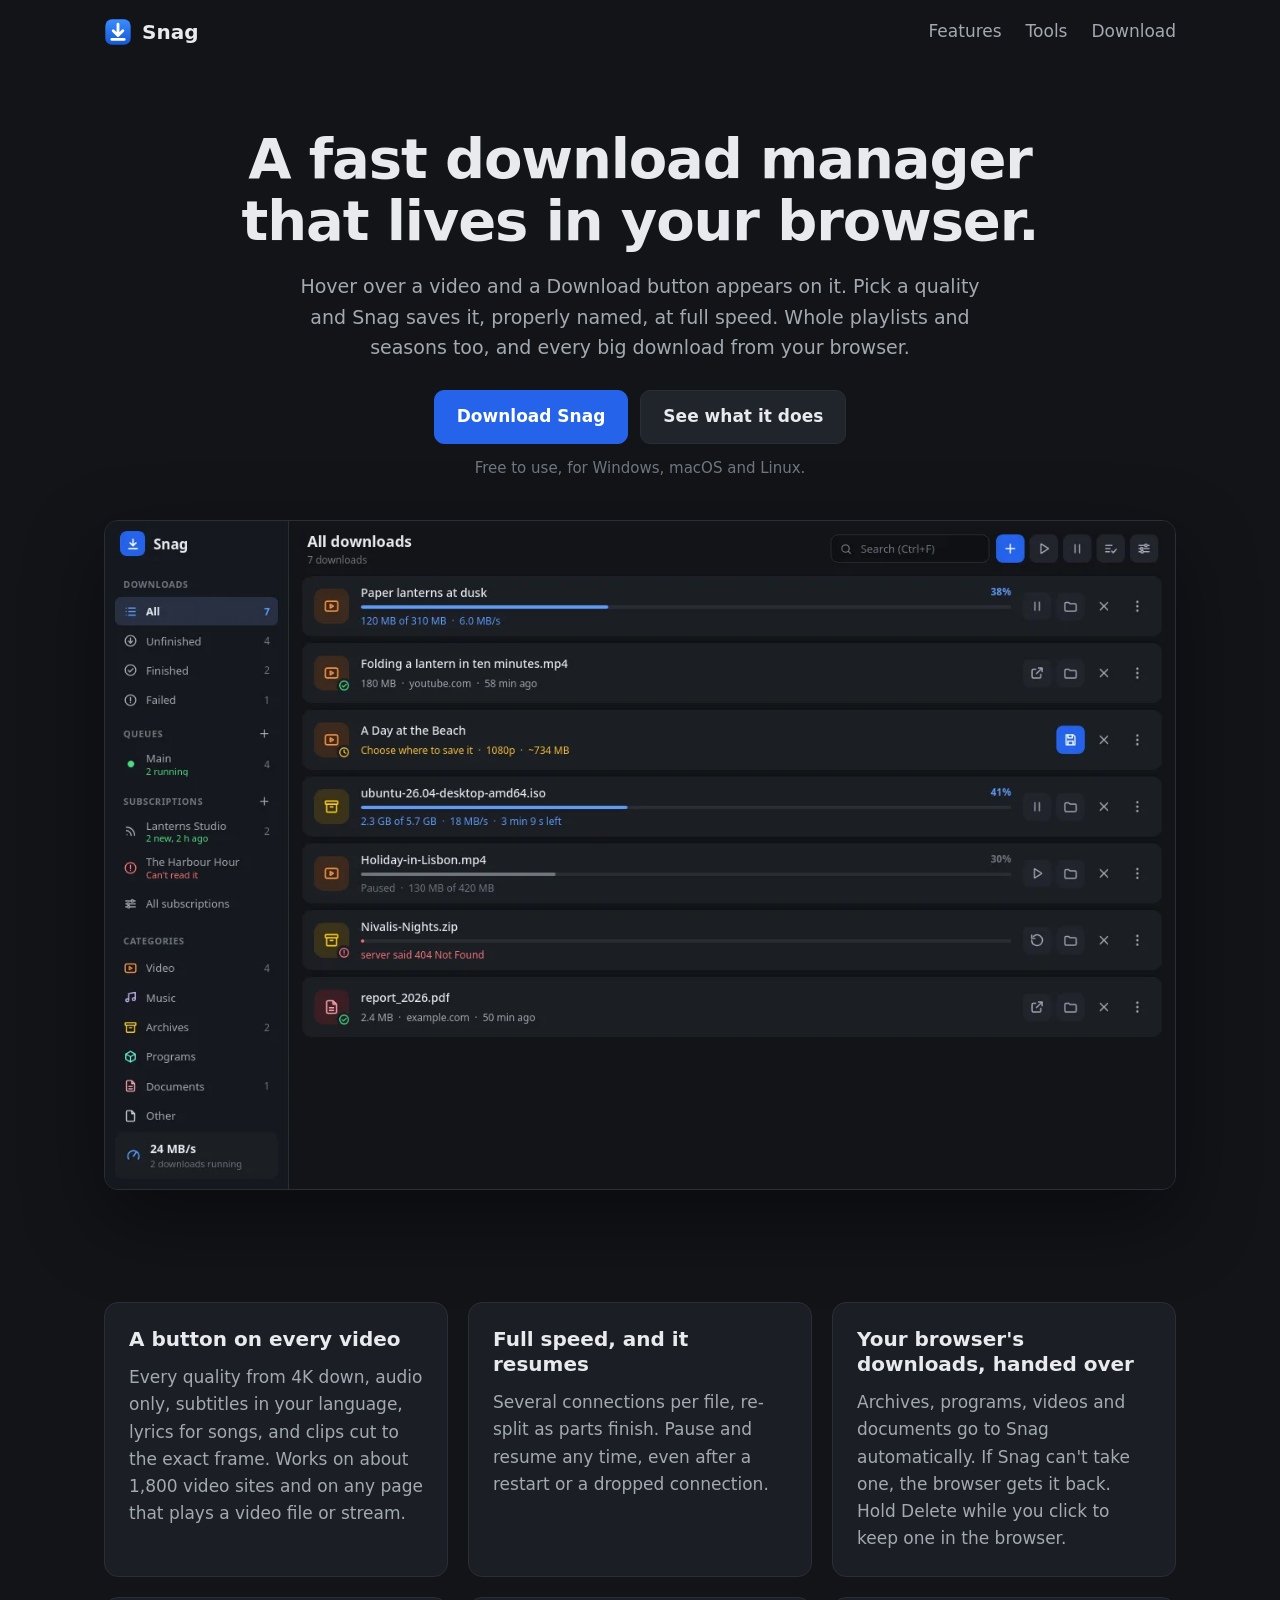
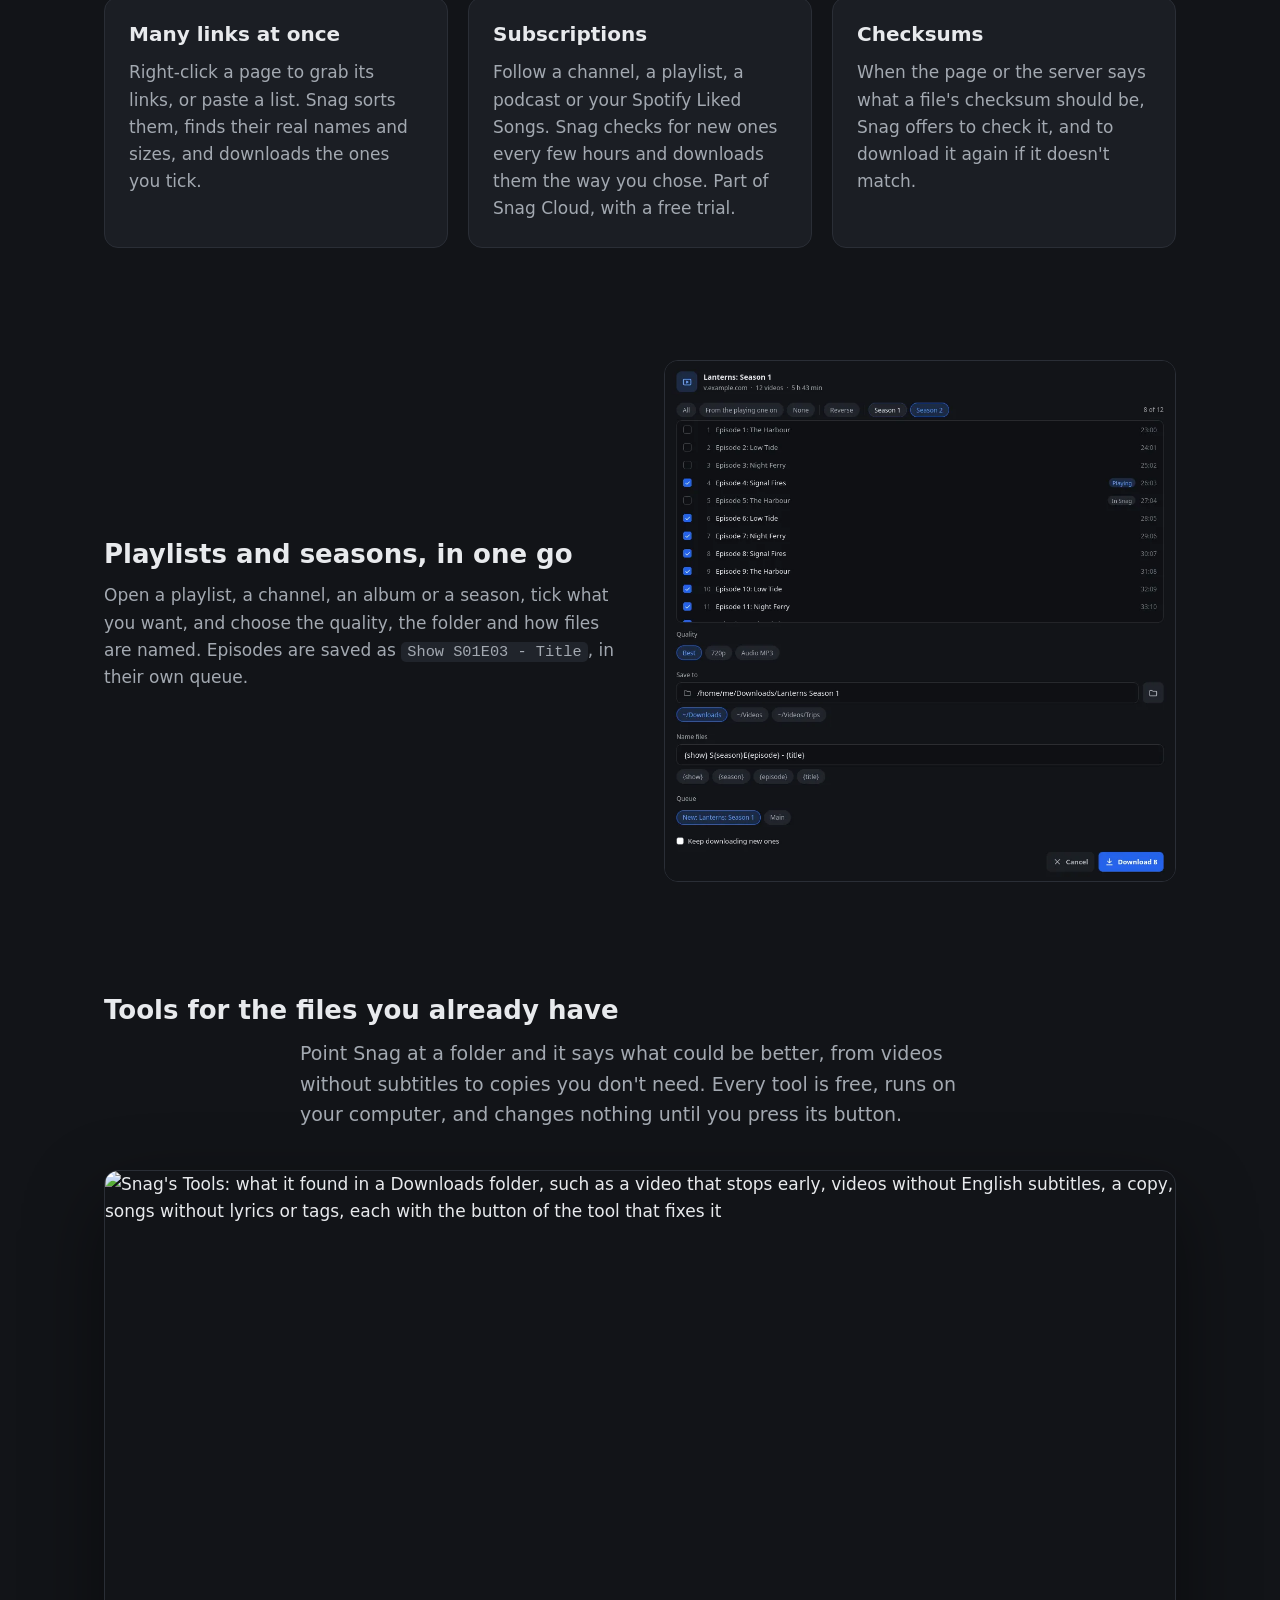
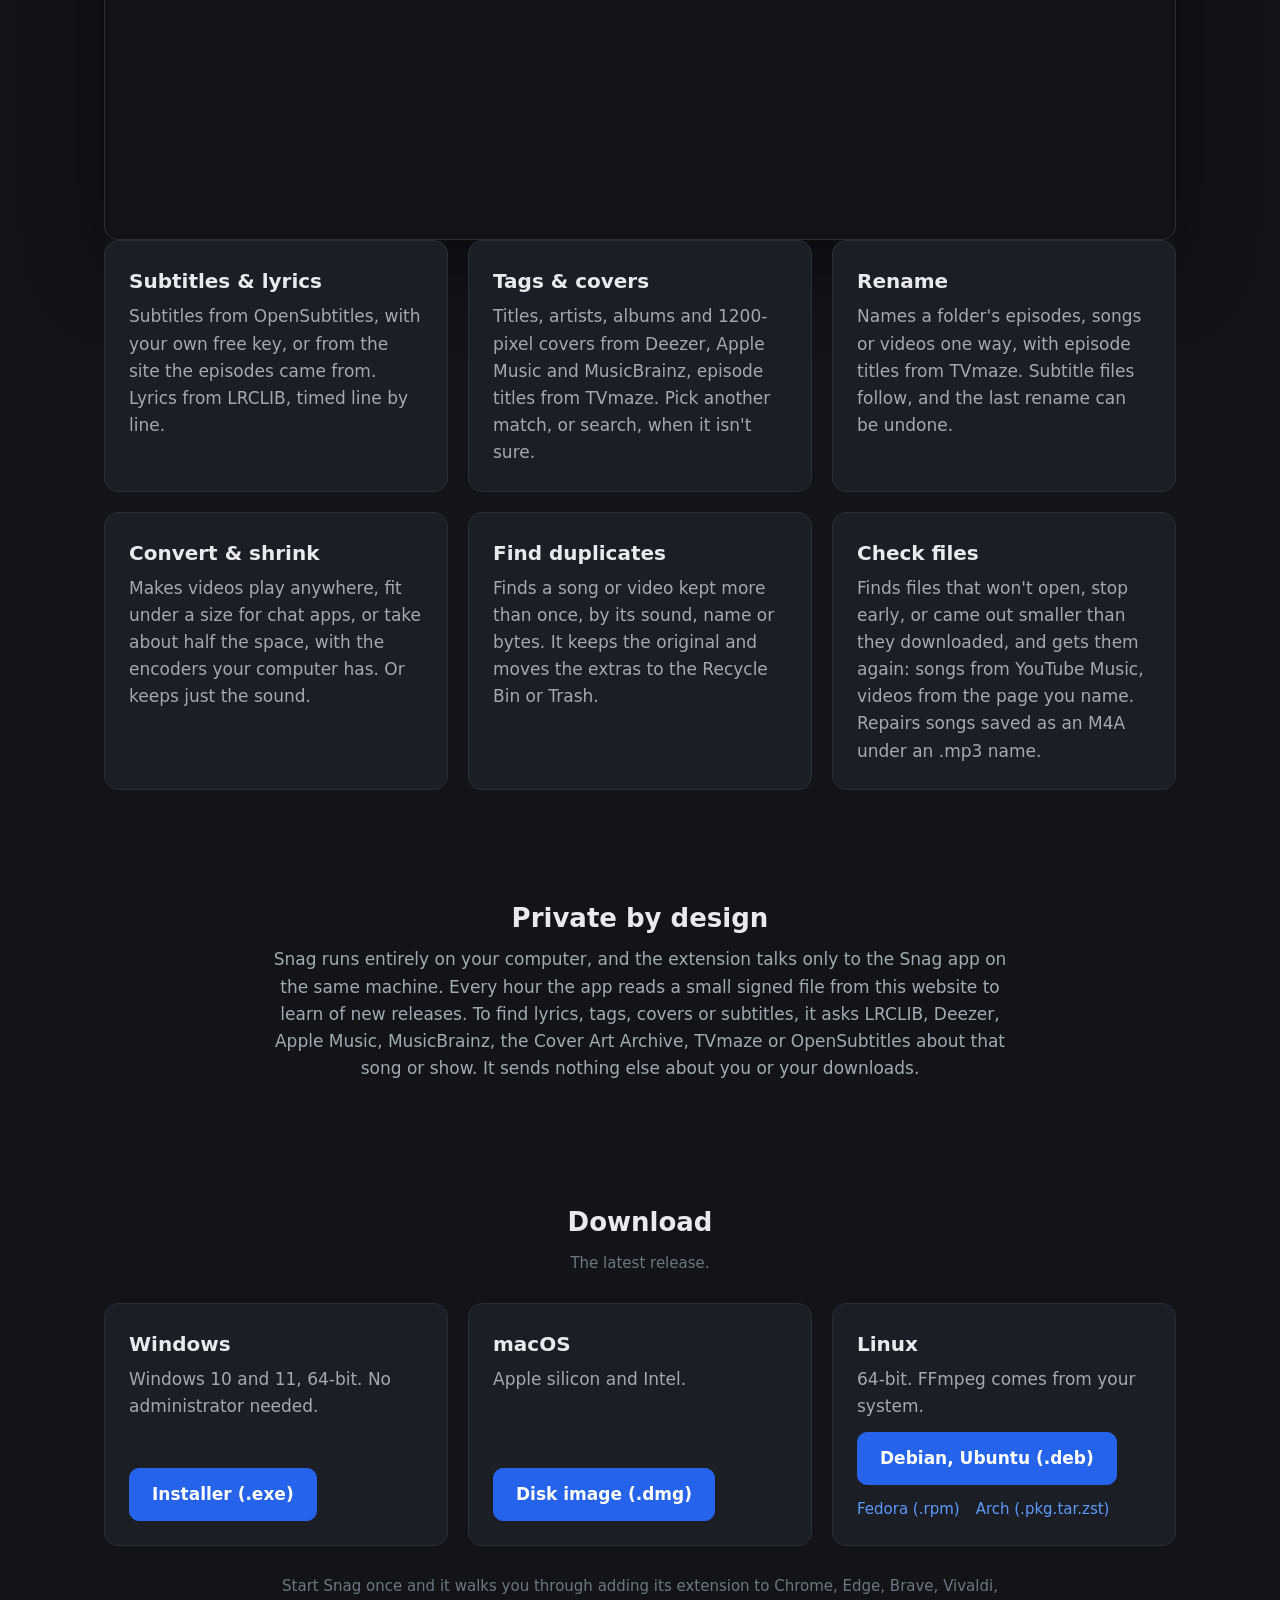
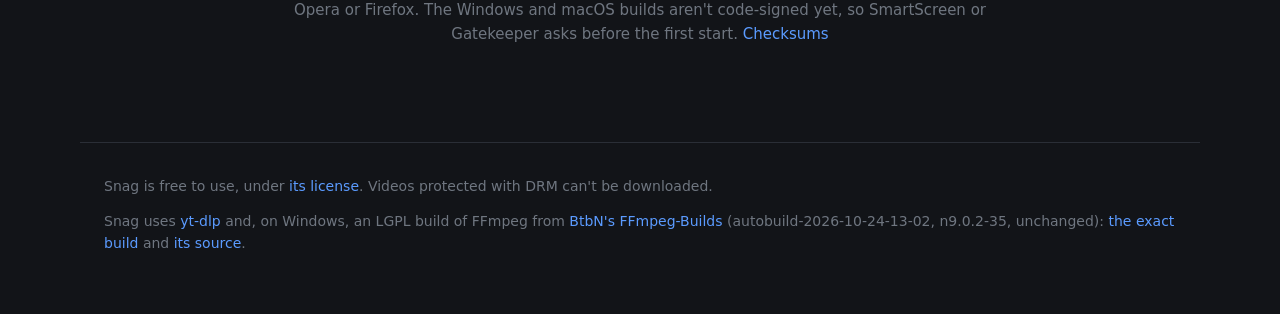
==== commit 7275f82e: "Tags & covers names MusicBrainz too, the privacy note the Cover Art Archive, and Check files says it" ====
--- a/public/index.html
+++ b/public/index.html
@@ -141,8 +141,9 @@
           <article>
             <h3>Tags &amp; covers</h3>
             <p>
-              Titles, artists, albums and 1200-pixel covers from Deezer and Apple Music, episode
-              titles from TVmaze. Pick another match, or search, when it isn't sure.
+              Titles, artists, albums and 1200-pixel covers from Deezer, Apple Music and
+              MusicBrainz, episode titles from TVmaze. Pick another match, or search, when it isn't
+              sure.
             </p>
           </article>
           <article>
@@ -170,7 +171,8 @@
             <h3>Check files</h3>
             <p>
               Finds files that won't open, stop early, or came out smaller than they downloaded, and
-              gets Snag's own downloads again.
+              gets them again: songs from YouTube Music, videos from the page you name. Repairs songs
+              saved as an M4A under an .mp3 name.
             </p>
           </article>
         </div>
@@ -182,8 +184,8 @@
           Snag runs entirely on your computer, and the extension talks only to the Snag app on the
           same machine. Every hour the app reads a small signed file from this website to learn of
           new releases. To find lyrics, tags, covers or subtitles, it asks LRCLIB, Deezer, Apple
-          Music, TVmaze or OpenSubtitles about that song or show. It sends nothing else about you or
-          your downloads.
+          Music, MusicBrainz, the Cover Art Archive, TVmaze or OpenSubtitles about that song or
+          show. It sends nothing else about you or your downloads.
         </p>
       </section>
 
